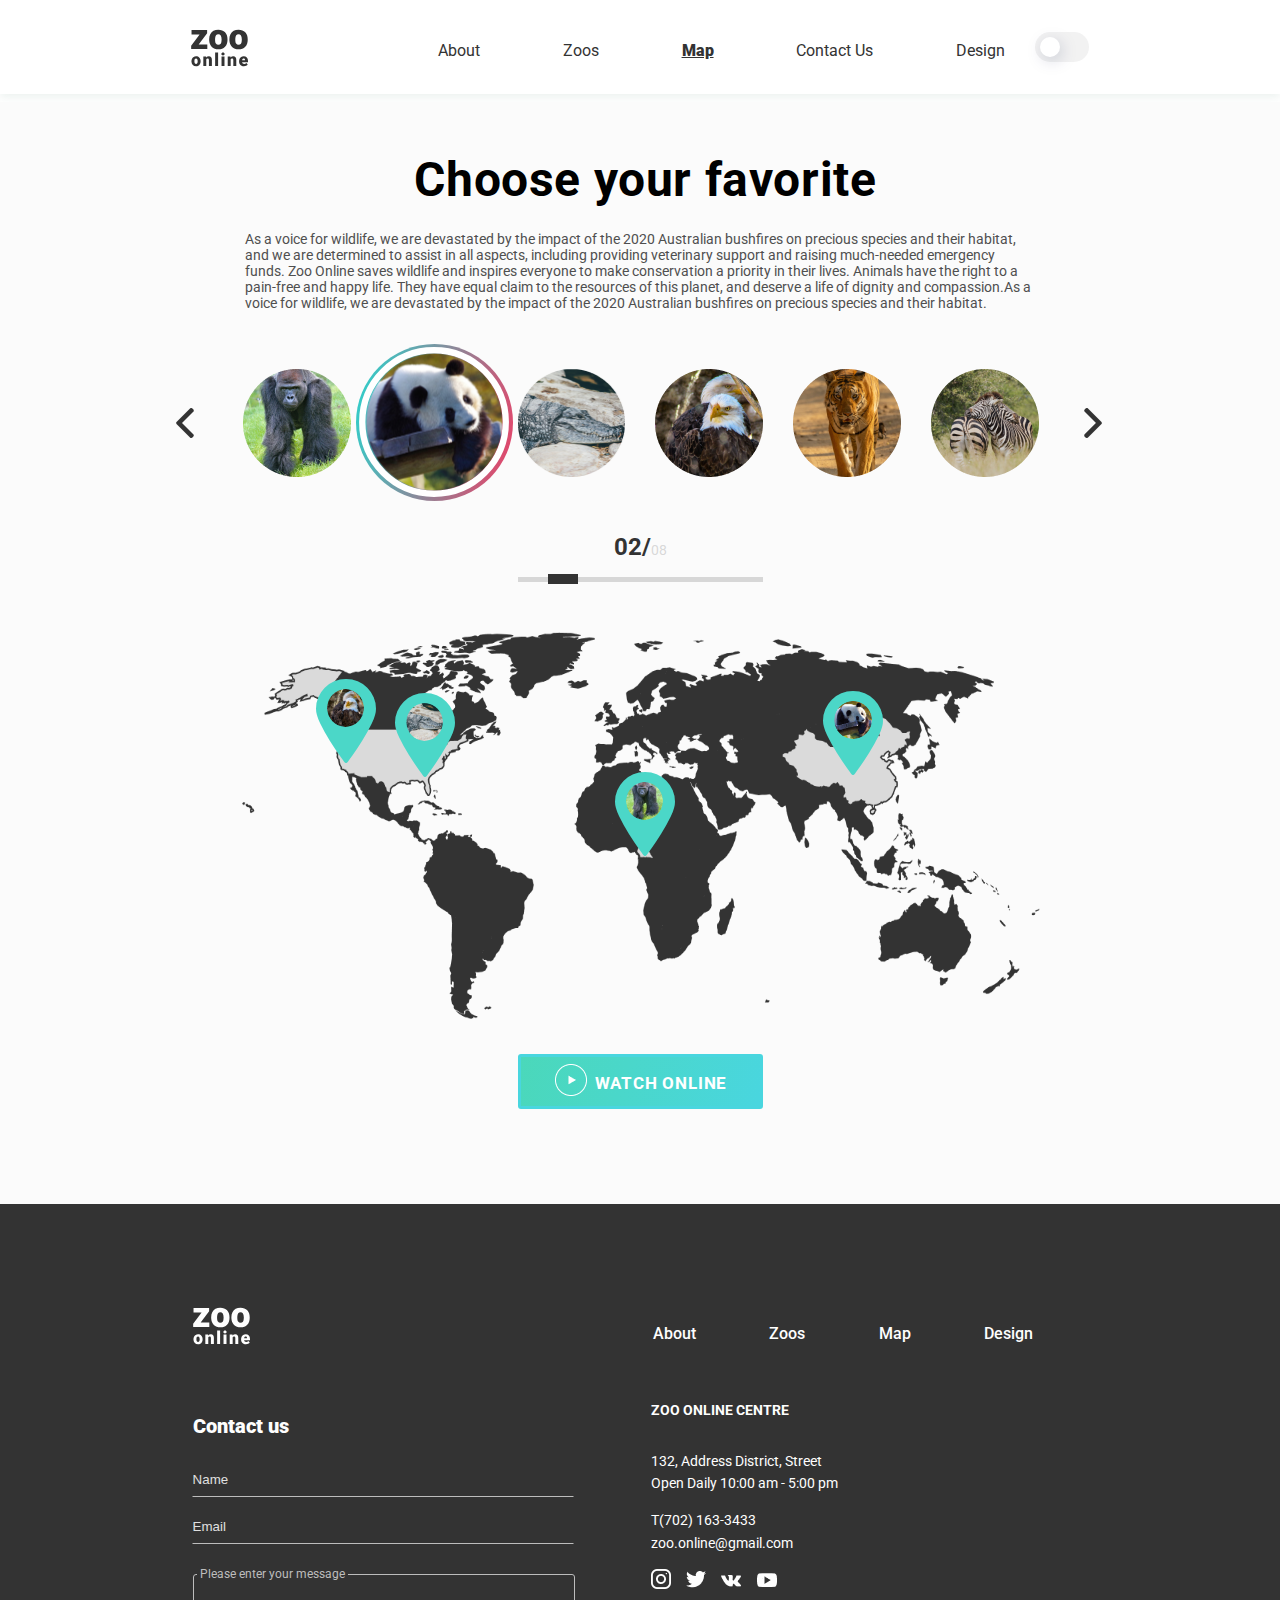
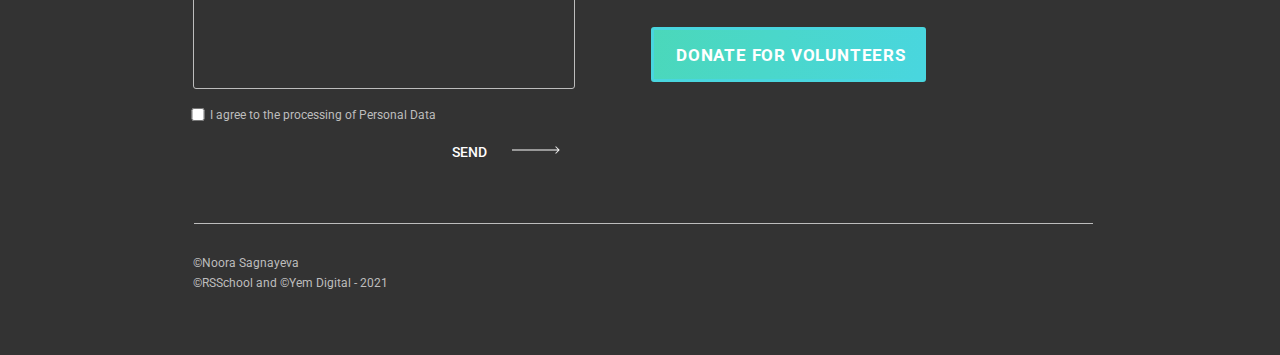
==== online-zoo/pages/Map/html/index.html @ 16174f07 "feat: correct sliders on tablet" ====
<!DOCTYPE html>
<html lang="en">
    <link rel="stylesheet" href="../css/style.css">
    <link rel="stylesheet" href="../css/stylefonts.css">

<head>
    <meta charset="UTF-8">
    <meta name="viewport" content="width=device-width, initial-scale=1.0">
    <link rel="preconnect" href="https://fonts.gstatic.com">

    <link href="https://fonts.googleapis.com/css2?family=Open+Sans&family=Roboto&display=swap" rel="stylesheet">
 

    <title>Online-ZOO</title>
    
</head>

<body>
 
    <div class="first_part" id="head">
        <div class="conteinerHead">    
             <header>
                <a href="../../Landing/html/index.html" class="icon"><img src="../../../assets/images/logo.svg" ></a> 
                
                 <ul class="firstUL">
                     <li><a   href="../../Landing/html/index.html"">About</a></li>
                     <li><a  href="../../Zoos/html/index.html">Zoos</a></li>
                     <li><a  class="activehead" href="#no_scroll">Map</a></li>
                     <li><a href="#footer">Contact Us</a></li>
                     <li><a href="https://www.figma.com/file/HKt5Nlx0jghQtJp6jW9q8F/zooApp?node-id=0%3A1">Design</a></li>
                 </ul>
                 <div class="switcher">
                     <img class="switcherBg" src="../../../assets/images/switcherbg.svg">
                     <img class="switcherRn" src="../../../assets/images/switcherRn.svg">
                 </div>
                 <div class="burger">
<img src="../../../assets/images/menu.png">
                 </div>
                 <h1 style="display: none;">Online Zoo</h1>
             </header>
        </div>  
    </div>
   <div class="eight_part">
        <div class="conteinerMap">
            <div class="map">
                <h1>Choose your favorite</h1>
                <p class="mapinfo">As a voice for wildlife, we are devastated by the impact of the 2020 
                    Australian bushfires on precious species and their habitat, and we are determined 
                    to assist in all aspects, including providing veterinary support and raising 
                    much-needed emergency funds. Zoo Online saves wildlife and inspires everyone to make
                     conservation a priority in their lives. Animals have the right to a pain-free and happy 
                     life. They have equal claim to the resources of this planet, and deserve a life of dignity 
                     and compassion.As a voice for wildlife, we are devastated by the impact of the 2020 Australian
                      bushfires on precious species and their habitat.</p>
                      <ul class="thecondSlider">
                        <li class="arrow"><a href=""><img src="../../../assets/images/Left.png" alt=""></a></li>
                        <li class="pet pet1"><a href="#no_scroll"><img class="pet" src="../../../assets/images/GorillaR.png" alt=""></a></li>
                        <li class="pet pet2 activeimg"><a href="#no_scroll"><img class="pet activeimg" src="../../../assets/images/pandaR.png" alt=""></a></li>
                        <li class="pet pet3"><a href="#no_scroll"><img class="pet" src="../../../assets/images/CrocoR.png" alt=""></a></li>
                        <li class="pet pet4"><a href="#no_scroll"><img class="pet" src="../../../assets/images/EagleR.png" alt=""></a></li>
                        <li class="pet pet5"><a href="#no_scroll"><img class="pet" src="../../../assets/images/TigerR.png" alt=""></a></li>
                        <li class="pet pet6"><a href="#no_scroll"><img class="pet" src="../../../assets/images/ElefantR.png" alt=""></a></li>
                        <li class="pet pet7"><a href="#no_scroll"><img class="pet" src="../../../assets/images/LionR.png" alt=""></a></li>
                        <li class="pet pet8"><a href="#no_scroll"><img class="pet" src="../../../assets/images/ZebraR.png" alt=""></a></li>
                        <li class="arrow" ><a href="#no_scroll"><img src="../../../assets/images/Right.png" alt=""></a></li>
                      </ul>
                      <div class="dearCounter thirdCounter">
                        <p class="Dnow">02/</p>
                        <p class="Smax">08</p>
                    </div>
                    <div class="ponzynokThird">
                        <div class="ponzynokThirdBlock"></div>
                        <div class="ponzynokThirdLinia"></div>
                    </div>
                <div class="mapCon"> 
                    <img class="mapImg" src="../../../assets/images/Map.png">
                    <div class="point point1">
                        <div class="icon-icon-marker">
                        <img class="location"src="">
                        <img class="pointPic" src="../../../assets/images/GorillaR.png">
                        </div>
                        <div class="info info1">
                            <img src="../../../assets/images/GorillaR.png">
                            <div>
                                <h4>West End Bald Eagle</h4>
                                <div class="mapText">
                                <p class="mapTextBold">Region:</p><p><span class="mapTextBoldSP">Region:</span> on an island near Los Angeles</p>
                                </div>
                                <div class="mapText">
                                    <p class="mapTextBold">Population:</p><p><span class="mapTextBoldSP">Population:</span> more than 270 pairs in 2013</p>
                                </div>
                            </div>
                        </div>
                    </div>
                    <div class="point point2">
                        <div class="icon-icon-marker">
                        <img class="location"src="">
                        <img class="pointPic" src="../../../assets/images/CrocoR.png">
                        </div>
                        <div class="info info2">
                            <img src="../../../assets/images/CrocoR.png">
                            <div>
                                <h4>West End Bald Eagle</h4>
                                <div class="mapText">
                                <p class="mapTextBold">Region:</p><p><span class="mapTextBoldSP">Region:</span> on an island near Los Angeles</p>
                                </div>
                                <div class="mapText">
                                    <p class="mapTextBold">Population:</p><p><span class="mapTextBoldSP">Population:</span> more than 270 pairs in 2013</p>
                                </div>
                            </div>
                        </div>
                    </div>
                    <div class="point point3">
                        <div class="icon-icon-marker">
                        <img class="location"src="">
                        <img class="pointPic" src="../../../assets/images/EagleR.png">
                    </div>
                        
                        <div class="info info3">
                            <img src="../../../assets/images/Eagle1.png">
                            <div>
                                <h4>West End Bald Eagle</h4>
                                <div class="mapText">
                                <p class="mapTextBold">Region:</p><p><span class="mapTextBoldSP">Region:</span> on an island near Los Angeles</p>
                                </div>
                                <div class="mapText">
                                    <p class="mapTextBold">Population:</p><p><span class="mapTextBoldSP">Population:</span> more than 270 pairs in 2013</p>
                                </div>
                            </div>
                        </div>
                    </div>
                    <div class="point point4">
                        <div class="icon-icon-marker">
                        <img class="location"src="">
                        <img class="pointPic" src="../../../assets/images/pandaR.png">
                        </div>
                        <div class="info info4">
                            <img src="../../../assets/images/pandaR.png">
                            <div>
                                <h4>West End Bald Eagle</h4>
                                <div class="mapText">
                                <p class="mapTextBold">Region:</p><p><span class="mapTextBoldSP">Region:</span> on an island near Los Angeles</p>
                                </div>
                                <div class="mapText">
                                    <p class="mapTextBold">Population:</p><p><span class="mapTextBoldSP">Population:</span> more than 270 pairs in 2013</p>
                                </div>
                            </div>
                        </div>
    
                    </div>  
                </div>
                <a href="../../Zoos/html/index.html">
                <button class="watchOnline3">
                    
                    <img src="../../../assets/images/Play.png">
                
                    <p>WATCH ONLINE</p>
                </button>
            </a>
            </div>
        </div>
    </div>
    <div class="nine_part">
        <div class="footercon">
            <footer id="footer">
                <div class="footertop">
                <div class="leftpart">
                <a href="#head" title="Online Zoo, Yem Digital, Rolling Scopes School"><img src="../../../assets/images/Logolight.svg"></a>
                <ul class="footerlinks">
                    <li><a href="../../Landing/html/index.html">About</a></li>
                    <li><a href="../../Zoos/html/index.html">Zoos</a></li>
                    <li><a href="#">Map</a></li>
                    <li><a href="#no_scroll">Design</a></li>
                </ul>  
                <button class="footerbtn">
                    <p>donate for volunteers</p>
                </button>
                </div>
                <div class="centerpart">
                <div class="formholder">
                    <h3>Contact us</h3>
                    
                    <form class="footerform">
                        <input type="text" placeholder="Name" name="name" required>
                        <input type="email" placeholder="Email" name="email" required>
                        
                        <fieldset>
                            <legend>Please enter your message</legend>
                            <textarea  maxlength=280 class="textmessage" required></textarea>
                        </fieldset>
                        <div class="footercheck">
                            <input type="checkbox"class="checkbox" id="check" required >
                            <label for="ckeck">I agree to the processing of Personal Data</label>
                        </div>
                        <button type="submit">
                            <h3>SEND</h3>
                            <img src="../../../assets/images/Arrowfooter.png">
                        </button>
                    </form>
                </div>
                <div class="footerInfo">
                    <h4>ZOO Online Centre</h4>
                    <p>132, Address District, Street<p>
                    <p>Open Daily 10:00 am - 5:00 pm</p>
                    <p>T<a href="tel:">(702) 163-3433</a></p>
                    <a href="mailto:zoo.online@gmail.com"> <p>zoo.online@gmail.com</p></a>
                    <ul class="footerlinks soc">
                        <li><a href="https://www.instagram.com/"><img src="../../../assets/images/instagram.png" alt=""></a></li>
                        <li><a href="https://twitter.com/"><img src="../../../assets/images/Twitter.png" alt=""></a></li>
                        <li><a href="https://vk.com/feed"><img src="../../../assets/images/VK.png" alt=""></a></li>
                        <li><a href="https://www.youtube.com/"><img src="../../../assets/images/YouTube.png" alt=""></a></li>
                    </ul>
                    <button class="footerbtn2">
                        <p>donate for volunteers</p>
                    </button>
                </div>
                </div>

            </div>
            <address class="footerdown">
                <div>
                <a href="mailto:"><p>©Noora Sagnayeva</p></a>
                <a href="mailto:"><p>©RSSchool and ©Yem Digital - 2021</p></a> 
                 </div>
            </address>
            </footer>
        </div>
    </div>
    </body>
    </html>
---- online-zoo/pages/Map/css/style.css ----
html,body{
    height: 100%;
    width: 100%;
    margin:0 auto;
    padding: 0;
    font-family: Roboto;
    font-style: normal;
    font-weight: normal;
   
  
}
p{
    font-family: Roboto;
    font-style: normal;
    font-weight: normal;
    font-size: 14px;
    line-height: 16px;
    text-align: center;
    color: #4F4F4F;
}

ul{
list-style-type: none;
}
a{
    text-decoration: none;
}












.first_part{
    background-color: #FFFFFF;
    height: 94px;
    box-shadow: 0px 4px 8px rgba(44, 101, 77, 0.08);
}
.conteinerHead{
    margin:0 auto;
    display: flex;
    align-items: center;
    justify-content: center;
}
header{
    overflow: hidden;
    width: 1920px;
    display: flex;
    
}
.icon{
    margin-top: 26px;
    height: 42px;
    margin-left: 7.86%;
}
ul.firstUL{
    list-style-type: none;
    display:inline-flex;
    align-items: center;
    justify-content:space-between;
    margin-left:22.17%;
    margin-top: 41px;
   
}
.firstUL li{
    font-size: 16px;
    line-height: 19px;
    white-space: nowrap;
    margin-right: 35.12%;
    color: #333333;
}
.firstUL a{
    color: #333333;
    text-decoration: none;
}
.firstUL a.activehead{
text-decoration: underline;
font-weight: 900;
cursor:default;
}
a:hover{
    color:#55c3df;
}
a.activehead:hover{
    color:#333333;
}

.switcher{
    margin-top: 15px;
    margin-left: 41.5%;
}
.switcherBg{
    position: absolute;
    margin-top: 17px;
    margin-left: 8px;
    height: 30px;
    
}
.switcherRn:hover{
    transform: scale(1.1);
}
.switcherRn{
    position: absolute;
    margin-top: 11px;
    margin-right:0px ;
    color: aqua;
    font-size: 20px;
    
}
.burger{
    display: none;
}
.burger:hover{
    animation: burger 1s;
}
@keyframes burger {
0%{
    transform: rotate(0deg);
}
25%{
    transform: rotate(10deg);
}
75%{
    transform: rotate(-20deg);
}
}




















.eight_part{
    height: 1279px;
    background-color: rgb(251, 251, 251);
    margin-top: 8px;
    
}
.conteinerMap{
    margin:0 auto;
    display: flex;
    justify-content: center;
    align-items: center;
}
.map{
    width: 1920px;
    padding-top: 50px;
}
.map h1{
    margin: 0;
    padding-left: 38.2%;
   padding-top: 0px;
    font-size: 48px;
    line-height: 56px;
    letter-spacing: 0.6px;
    font-weight: bolder;
}
.mapinfo{
    width: 790px;
    height: 80px; 
    font-weight: normal;
    font-size: 14px;
    line-height: 16px;
    color: #4F4F4F;
    margin-left: 29.5%;
    margin-top: 23px;
    text-align: left;
}
.thecondSlider{
    display: flex;
    list-style-type: none;
    padding: 0;
    margin-top: 57px;
    margin-left: 33px;
    align-items: center;
    justify-content: center;
}
.thecondSlider li.pet{
    margin-right: 30px;
    padding: 0;
    margin-top: 2px;
}
.thecondSlider li.pet:hover{
    transform: translateY(-10px);
    transition: 0.4s;
}
.thecondSlider li.activeimg{
   padding: 0;
    background: linear-gradient(103.3deg, #07EEE0 -15.1%, #DF496D 92.15%);
    border-radius: 50%;
    width: 157px;
    height: 157px;
    margin: -2px 4px 0 -25px;
}
.thecondSlider li.pet img{
    width: 108px;
    height:  108px;
    
}
.thecondSlider li.pet img.activeimg{
   
    padding: 0;
    margin:0;
   margin-top:19px;
   margin-left: 19px;
  border-radius: 50%;
  border: solid 5.5px white;

    
    transform: scale(1.27);
    
    
}

.thecondSlider li.arrow{
  margin-top: 2px;
    margin-right: 31px;
    margin-left: -5px;
    padding-right:7px ;
    padding-left: 10px;
}
.thecondSlider li.arrow:hover{
    transform: rotate(360deg);
    transition: 0.5s;
}
.dearCounter{
    margin-left: -35px;
    margin-top: -8px !important;
    display: flex;
    align-items: baseline;
    justify-content: center;
}
.dearCounter p.Dnow{
    margin-left:46.5% ;
    font-size: 24px;
    font-style: normal;
    line-height: 28px;
    letter-spacing: 0em;
    color: rgba(51, 51, 51);
    font-weight: bolder;
}
.dearCounter p.Smax{
    margin-left:-44.5% ;
    letter-spacing: 0em;
    color: rgba(189, 189, 189, 0.57);

}
.thirdCounter{
    margin-top: -9px;
}
.thirdCounter P:nth-child(1){
    margin-left: 0;
    margin-right: 0;
 }
 .thirdCounter P:nth-child(2){
     margin-left: 0;
     margin-right: 0;
  }
  
.ponzynokThird{
    display: flex;
    justify-content: center;
    margin-top: -13px;
    margin-left: -33px;
}
.ponzynokThird:hover{
    transform: scale(1.05);
}
.ponzynokThirdBlock{
    position: absolute;
    margin-right: 155px;
    width: 30px;
    height: 10px;
    background: rgba(51, 51, 51, 1);
    z-index: 2;
}
.ponzynokThirdLinia{
    position: absolute;
    margin-top:3px ;
    width: 245px;
    height: 5px;
    background-color: rgba(189, 189, 189, 0.57);
}
 .mapCon{
     margin-top: 30.5px;
 }
.mapImg{
    width: 62.5%;
    padding-top: 60px;
    margin-left: 18.75%;
}
.point1{
    margin-left: 48.6%;
    margin-top: -16.2%;
}
.point2{
    margin-left: 31.5%;
    margin-top: -20.75%;
}
.point3{
    margin-left: 25.6%;
    margin-top: -21.7%;
}
.point4{
    margin-left: 65.8%;
    margin-top: 0.88%;
}
.info{
    margin-left: -400px;
    margin-top: 77px; 
}

.info4{
    margin-left: 30px;
    margin-top: 77px; 
}
.location{
    position: absolute;  
}
.icon-icon-marker{
    z-index: 20;
    position: absolute;
    font-size: 590%;
    color: rgb(75, 215, 200);
    
}
.icon-icon-marker:hover{
    transition: 0.3s;
    color: red;
    font-size: 590%;
    
   
}
.pointPic{
    position: absolute;
    padding: 0;
    margin: 12px 0px 0px -54px;
    width: 62%;
    height: 45%;
    border-radius: 50%;
    z-index: 2;
    
}
.info{
    background: #FEFEFE;
    width: 436px;
    height: 149px;
    position: absolute;
    box-shadow: 2px 4px 15px rgba(6, 12, 70, 0.15);
    border-radius: 8px;
    display: flex;
    opacity: 0;
}
.point:hover .info {
    transition: 0.9s;
    opacity: 1;
    z-index: 100;
}
.info:hover{
    z-index: 1 !important;
    opacity: 0 !important;
}
.info img{
    padding: 40px 20px 0 44px;
    width: 65px;
    height: 65px;
}
.info div{
    padding-top: 16px;
}
.info h4{
    font-family: Roboto;
    font-style: normal;
    font-weight: 900;
    font-size: 18px;
    line-height: 21px;
    color: #333333;
}
.mapText{
    margin: 0;
    padding: 0;
    display: flex;
    margin-top: -48px;
    margin-bottom: 10px;
}
.mapTextBold{
    font-weight: bolder;  
    padding-right: 5px;
}
.mapTextBoldSP{
    display: none;
}

.watchOnline3{
    width: 245px;
    height: 55px;
    background: linear-gradient(106.89deg, #4BD8B5 -14.32%, #49D6DF 100.68%);
    border-radius: 3px;
    margin-top: 457px;
    margin-left: 43.7%;
    display: flex;
    border: solid #49D6DF  ;
}
.watchOnline3:hover{
    background: chocolate;
    border: solid chocolate;

}
.watchOnline3 img{
    height: 32px;
    margin-left: 28px;
    margin-top: 6px;
}
.watchOnline3  p{
    letter-spacing: 0.8px;
    font-weight: bolder;
    margin-top: 12px;
    margin-left: 6px;
    font-size: 17px !important;
    line-height: 21px;
    text-align: center;
    text-transform: uppercase;
    color: #FFFFFF !important;
}























.nine_part{
    height: 751px;
    background: rgba(51, 51, 51, 1);
    overflow: hidden;

}
.footercon{
    margin:0 auto;
    display: flex;
    justify-content: center;
    
    
}
footer{
    width: 1920px;
    display: inline;
    
}
.footertop{
    display: inline;
   
}
.leftpart{
    display: flex;
    padding: 0;
    width: 100%;
    padding-top: 100px;
    margin-left: 7.8%;
}
.leftpart img{
    width: 59px;
}
.footerlinks{
    display: flex;
    margin-top: 20px;
   margin-left: 37.85%;
}
.footerlinks li{
    margin-right: 46%;
    font-weight: 500;
    font-size: 16px;
    line-height: 19px;
    color: #FEFEFE;
    z-index: 100;
}
.footerlinks a{
        color: #FEFEFE;
        text-decoration: none; 
}

.footerlinks a:hover{
    color: #49D6DF;
    text-decoration: none;
}
.footerbtn{
    width: 275px;
    height: 55px;
    background: linear-gradient(106.89deg, #4BD8B5 -14.32%, #49D6DF 100.68%);
    border-radius: 3px;
    margin-left: 18.8%;
    display: flex;
    border: solid #49D6DF  ;
}
.footerbtn:hover{
    background: chocolate;
    border: solid chocolate;
}
.footerbtn  p{
    letter-spacing: 0.8px;
    font-weight: bolder;
    margin-top: 12px;
    margin-left: 14px;
    font-size: 17px !important;
    line-height: 21px;
    text-align: center;
    text-transform: uppercase;
    color: #FFFFFF !important;
    
}




.centerpart{
   margin-left: 7.75%;
    display: flex;
}


.centerpart h3{
    padding-top: 33px;
    padding-left: 2px;
    font-family: Roboto;
    font-style: normal;
    font-weight: 900;
    font-size: 20px;
    line-height: 23px;
    color: #FEFEFE;
}
.footerform{
    padding-left: 1px;
    width: 300px;
    display: flexbox;
    margin-top: 31px;
}
input{
    width:  378px;
   background: rgba(51, 51, 51, 1);
   border: solid 1px rgba(51, 51, 51, 1);
   border-bottom: solid 1px rgba(189, 189, 189, 1);
   color: #E0E0E0 ;
   margin-bottom: 19px;
   padding-bottom: 9px;
   padding-left: 0px;
   outline:none;
}
input::placeholder{
    color: #E0E0E0 ;
    
}
input:hover{
    border-bottom: solid 1px #49D6DF; 
}
legend{
    
    font-size: 12px;
    line-height: 14px;
    color: #BDBDBD;
    margin-left: 3px;
 
    border: solid 1px rgba(51, 51, 51, 1); 
    
}
fieldset{
    margin: 0px;
    padding: 0;
    border: solid 1px rgba(189, 189, 189, 1);
    border-radius: 3px;
    margin-top: 3px;
    height: 121px;
    width:  380px;
    size: 280px;
    text-align: start;
    margin-left: 1px;
}
fieldset:hover{
    border: solid 1px #49D6DF; 
}
.textmessage{
    background-color:rgba(51, 51, 51, 1) ;
    outline:none;
    padding: 0;
    height: 100px;
    width:  378px;
    border:0;
    resize: none;
    color: #E0E0E0 ;
}
.textmessage:hover{
    border:0;
}

.footercheck{
    justify-content: left;
    padding-top: 20.5px;
    margin-left:-6px ;
}
.checkbox{
    width: 20px;  
}
.footercheck label{
    font-size: 12px;
    line-height: 14px;
    color: #BDBDBD;
    position: absolute;
    display: inline-block;
    padding-left: 0px;
    padding-top: 2px;
    margin-left: -1px;
}
button[type="submit"]{
    padding: 0;
    margin: 0;
    display: flex;
    background-color:rgba(51, 51, 51, 1) ;
    border: 0;
    align-items: center;
    margin-top: -10px;
    margin-left: 260px;
}
button[type="submit"]:hover{
transform: scale(1.1);
transition: 0.5s;
}
button[type="submit"] h3{
    padding: 0;
    font-weight: 500;
    font-size: 14px;
    line-height: 16px;
    margin-right: 25px;
}
button[type="submit"] img{
width: 48px;
margin-top: -3px;
}
.footerInfo{
    margin-left: 29.73%;
}
.centerpart h4{
    margin-top: 54px;
    font-weight: bold;
    font-size: 14px;
    line-height: 16px;
    text-transform: uppercase;
    color: #FEFEFE;
    margin-bottom: 35px;
}
.centerpart p{
    margin: 0;
    margin-bottom: 6px;
    padding: 0;
    width: 193px;
    text-align: left;
    color: #FEFEFE;
}
.centerpart p a{
    text-decoration: none;
    color: #FEFEFE;
}
.centerpart p:nth-child(5){
    margin: 0;
    margin-top: 21px;
margin-bottom: 7px;
    padding: 0;
    width: 193px;
    text-align: left;
    color: #FEFEFE;
}
.soc{
    margin:0;
    margin-left: -21%;
    margin-top: 20px;
    align-items: center;
}
.soc li{
    margin-right: 7.5%;
}
.soc li:hover{
transform: translateY(-5px);
transition: 0.4s;
}
.footerbtn2{
    width: 275px;
    height: 55px;
    background: linear-gradient(106.89deg, #4BD8B5 -14.32%, #49D6DF 100.68%);
    border-radius: 3px;
    margin-left: 0%;
    margin-top: 34px;
    display: none;
    border: solid #49D6DF  ;
}
.footerbtn2:hover{
    background: chocolate;
    border: solid chocolate;
}
.footerbtn2  p{
    letter-spacing: 0.8px;
    font-weight: bolder;
    margin-top: 14px;
    margin-left: 16px;
    font-size: 17px !important;
    line-height: 21px;
    text-align: center;
    text-transform: uppercase;
    white-space: nowrap;
    color: #FFFFFF !important;
    
}



.footerdown{
    border-top: solid 1px rgba(189, 189, 189, 1);
    width: 1620px;
    justify-content: center;
    padding: 0;
    margin:0;
    margin-top: 46px;
    margin-left: 7.95%;
}
.footerdown div{
    margin-top: 28px;
    margin-left: -1px;
}
.footerdown p{
    text-align: left;
    font-weight: normal;
    font-size: 12px;
    line-height: 14px;
    color: #BDBDBD;
    padding: 0;
    margin: 0;
    margin-top:5px;
}
address a{
    text-decoration: none ;
}











@media screen and (min-width:1200px) and (max-width:1919px){ 
    header{
        width: 1200px;
    }
    .icon{
        margin-top: 26px;
        height: 42px;
        margin-left: 12.5%;
    }
    ul.firstUL{
        margin-left:12.4%; 
    }
    .switcher{
        margin-top: 15px;
        margin-left: 29.45%;
    }






    
    .eight_part{
        height: 1102px;
    }
    .map{
        width: 1200px;
    }
    .map h1{
        padding-left: 31.2%;
    }
    
    .mapinfo{
    margin-left: 17.1%;
    }
    .thecondSlider{
    margin-top: 35px;
    margin-left: 32px;
    }
    .thecondSlider li.pet6,
    .thecondSlider li.pet7,
    .thecondSlider li.pet7{
    display:none;
    }
    .thecondSlider li.arrow{
        margin-top: 2px;
        margin-right: 11px;
        margin-left: -23px;
        padding-right:32px ;
        padding-left:32px;
    }
    .dearCounter{
    margin-left: 1px; 
    }
    .thirdCounter{
    margin-top: -14px;
    }
 
    .ponzynokThird{
    margin-top: -11px;
    margin-left: 0px;
    }

 
    .mapImg{
        margin-top: -33px;
        margin-left: 16.85%;
        width: 798px;
        height:  387px;
    }
    .icon-icon-marker{
        z-index: 20;
        position: absolute;
        font-size: 530%;
        color: rgb(75, 215, 200);
        
    }
    .icon-icon-marker:hover{
        transition: 0.3s;
        color: red;
        font-size: 530%; 
    }
    .pointPic{
        margin: 10px 0px 0px -48px;
        width: 62%;
        height: 45%;
        border-radius: 50%;
        z-index: 2; 
    }
   
    
    .point1{
    margin-left: 47.8%;
    margin-top: -20.9%;
    }
    .point2{
    padding-top: 1%;
    margin-left: 29.5%;
    margin-top: -28.5%;
    }
    .point3{
    margin-left: 22.9%;
    margin-top: -1.1%;
    }
    .point4{
    margin-left: 65.2%;
    margin-top: 0.98%;
    }
    .info3{
        margin-left: 16px;
    }
    .info2{
        margin-left: -200px;

    }
    .info4{
        margin-left: -130px;
    }
    .watchOnline3{
        margin-top: 375px;
        margin-left:39.8%;
    }
    .watchOnline3  p{
        margin-top: 15px;
        padding-left: 2px;
    }





    
    footer{
        width: 1200px; 
    }
    .leftpart{
        margin-left:12.65%;
    }
    .footerlinks{
       margin-left: 30.15%;
    }
    .footerbtn{
       display: none;
    }
    .footerbtn2{
    display: flex;
    }
    .centerpart{
        margin-left: 12.55%;
     }
     .footercheck{
        padding-top: 15.5px;
        margin-left:-8px ;
    }
    .footercheck label{
        padding-top: 3px;
    }
    .footerInfo{
        margin-left: 15.2%;
    }
    .centerpart h4{
        margin-top: 40px;
    }
    .soc{
        margin-left: -14.5%;
        margin-top: 18px;
    }
    .soc li{
        margin-right: 5.5%;
    }
    .footerdown{
        width: 899px;
        margin-top: 49px;
        margin-left: 12.8%;
    }
    .footerdown div{
        margin-top: 32px;
    }
    .footerdown p{
        margin-top:6px;
    }



}



@media screen and (min-width:640px) and (max-width:1199px){ 
    header{
        width: 640px;
    }
    .icon{
        margin-top: 26px;
        height: 42px;
        margin-left: 3.25%;
    }
    ul.firstUL{
       display: none   ;
    }
    .switcher{
        margin-top: 20px;
        margin-left: 63.35%;
    }
    .burger{
        display:inline;
        margin: 41px 0px 0px 15%;
    }









    .eight_part{
        height: 1001px;
    }
    .map{
        width: 640px;
    }
    .map h1{
        padding-left: 14.7%;
    }
    
    .mapinfo{
        width: 600px;
    margin-left: 3.1%;
    }
    .thecondSlider{
    margin-top: 68px;
    margin-left: 10px;
    }
    .thecondSlider li.pet{
        margin-right: 15px;

    }
    .thecondSlider li.pet4,
    .thecondSlider li.pet5,
    .thecondSlider li.pet6,
    .thecondSlider li.pet7,
    .thecondSlider li.pet7{
    display:none;
    }
    .thecondSlider li.activeimg{
        padding: 25px;
         width: 110px;
         height: 109px;
         margin: -2px 5px 0 -5px;
     }
     .thecondSlider li.pet img.activeimg{
        margin-top:-5px;
        margin-left: -5px;
     }
     .thecondSlider li.arrow{
          margin-right: 11px;
          margin-left: -23px;
          padding-right:0px ;
          padding-left: 23px;
      }
    .dearCounter{
    margin-left: 1px; 
    }
    .thirdCounter{
    margin-top: -17px;
    }
 
    .ponzynokThird{
    margin-top: -13px;
    margin-left: 0px;
    }
    .mapImg{
        margin-top: -45px;
        margin-left: 3.15%;
        width: 599px;
        height:  289px;
    }
    .icon-icon-marker{
      
        position: absolute;
        font-size: 590%;
        color: rgb(75, 215, 200);
        
    }
    .icon-icon-marker:hover{
        transition: 0.3s;
        color: red;
        font-size: 590%; 
    }
    .pointPic{
        margin: 9px 0px 0px -54px;
        width: 62%;
        height: 45%;
        border-radius: 50%;
        z-index: 2; 
    }
   
    
    .point1{
    margin-left: 44.8%;
    margin-top: -34.85%;
    }
    .point2{
    padding-top: 1%;
    margin-left: 19.1%;
    margin-top: -44.5%;
    }
    .point3{
    margin-left: 11.3%;
    margin-top: -1.1%;
    }
    .point4{
    margin-left: 69.8%;
    margin-top: 0.98%;
    }
  
    .info1{
        margin-left: -60px;
    }
    .info3{
        margin-left: 16px;
    }
    .info2{
        margin-left: -200px;

    }
    .info4{
        margin-left: -250px;
    }
    .watchOnline3{
        margin-top: 317px;
        margin-left:30.9%;
    }
    .watchOnline3  p{
        margin-top: 15.5px;
        padding-left: 0px;
    }










    .nine_part{
        height: 1068px;
    }
    footer{
        width: 640px; 
    }
    .leftpart{
        margin-top: -3px;
        margin-left:3.1%;
    }
    .footerlinks{
        display: inline;
       margin-left: -15.4%;
       margin-top: 73px;
    }
    .footerlinks li{
        margin-bottom: 5px;
    }
    .footerbtn{
       display: flex;
        margin-left: 43.1%;
    }
    .footerbtn2{
    display: none;
    }
    .footerbtn  p{
        margin-top: 14px;
        margin-left: 18px;  
    }
    .centerpart{
        display: inline;
        margin-left: 12.55%;
     }
     .formholder{
         margin: 0;
         margin-left: 3.1%;
         margin-top: -11%;

     }
     .footercheck{
        padding-top: 15.5px;
        margin-left:-8px ;
    }
    .footercheck label{
        padding-top: 3px;
    }
    .footerInfo{
        margin-top:61px;
        margin-left: 3.4%;
    }
    .centerpart h4{
        margin-top: 40px;
    }

    .centerpart p:nth-child(5){
        margin: 0;
        margin-top: 20px;
    margin-bottom: 4px;
        padding: 0;
        width: 193px;
        text-align: left;
        color: #FEFEFE;
    }
    .soc{
        display: flex;
        margin-left: -6.5%;
        margin-top: 20px;
    }
    .soc li{
        margin-right: 2.4%;
    }
    .footerdown{
        width: 602px;
        margin-top: 61.5px;
        margin-left: 3.1%;
    }
    .footerdown div{
        margin-left: 0.1%;
        margin-top: 27px;
    }
    .footerdown p{
        margin-top:6px;
    }
    .petInzoomove{
        z-index: 3;
        position: absolute;
        margin-top: 130px;
        opacity: 0;
    
    }


}




@media screen and (min-width:320px) and (max-width:639px){ 
    .first_part{
        height: 92px;
    }
    header{
        width: 320px;
    }
    
    .icon{
        margin-top: 25px;
        height: 42px;
        margin-left: 3.25%;
    }
    ul.firstUL{
       display: none   ;
    }
    .switcher{
        margin-top: 17px;
        margin-left: 35.35%;
    }
    .burger{
        display:inline;
        margin: 38px 0px 0px 27%;
    }


    .eight_part{
        height: 772px;
    }
    .map{
        width: 320px;
    }
    .map h1{
        font-size: 24px;
        line-height: 28px;
        padding-left: 14.8%;
        margin-top:-23.5px ;
        letter-spacing: 0.3px;
    }
    
    .mapinfo{
        width: 280px;
        margin-top: 10px;
    margin-left: 6.3%;
    line-height: 14px;
    font-size: 12px;
    }
    .thecondSlider{
        transform: scale(0.55);
    margin-top: 108px;
    margin-left: 6px;
    }
    .thecondSlider li.pet{
        margin-right: 15px;

    }
    .thecondSlider li.pet3,
    .thecondSlider li.pet4,
    .thecondSlider li.pet5,
    .thecondSlider li.pet6,
    .thecondSlider li.pet7,
    .thecondSlider li.pet7{
    display:none;
    }
    .thecondSlider li.activeimg{
        padding: 24px;
         width: 110px;
         height: 109px;
         margin: -2px 15px 0 0px;
     }
     .thecondSlider li.pet img.activeimg{
        margin-top:-3px;
        margin-left: -3px;
        border-radius: 50%;
        border: solid 3.5px white;
     }
     .thecondSlider li.arrow{
          margin-right: -3px;
          margin-left: -23px;
          padding-right:0px ;
          padding-left: 10px;
      }
      .thecondSlider li.arrow img{
        height: 50px;
      }
    .dearCounter{
        margin-top: -56px !important;
    margin-left: 26px; 
    }
    .thirdCounter{
    margin-top: -17px;
    }
 
    .ponzynokThird{
    margin-top: -13px;
    margin-left: 25px;
    }
    .mapImg{
        margin-top: -45px;
        margin-left: 3.15%;
        width: 300px;
        height:  146px;
    }
    .icon-icon-marker{
        position: absolute;
        font-size: 295%;
        color: rgb(75, 215, 200);
        
    }
    .icon-icon-marker:hover{
        transition: 0.3s;
        color: red;
        font-size: 295%; 
    }
    .pointPic{
        margin: 5px 0px 0px -27px;
        width: 62%;
        height: 45%;
        border-radius: 50%;
        z-index: 2; 
    }
    .point1{
    margin-left: 44.9%;
    margin-top: -35.2%;
    }
    .point2{
        padding-top: 1.1%;
    margin-left: 19.5%;
    margin-top: -44.3%;
    }
    .point3{
    margin-left: 10.9%;
    margin-top: -2.6%;
    }
    .point4{
    margin-left: 70.8%;
    margin-top: 1.6%;
    }
   
    
    .info img{
        padding: 16px 20px 0 14px;
        width: 40px;
        height: 40px;
    }
    .info div{
        padding-top:0px;
        margin: 0;
        margin-top: -2px;
        margin-left: -11px;
    }
    .info h4{
        font-size: 14px;
        line-height: 16px;
    }
    .mapText{
        margin: -26px 0px 10px 0px !important;
        padding: 0;
        width: 150px;
        text-align: start !important;
    }
    .mapText p{
        
        font-size: 11px;
        line-height: 13px;
        text-align: left;
    }
    .mapTextBold{
        font-weight:400;
        padding-right: 5px;
        display: none;
    }
    .mapTextBoldSP{
        display: inline;
    }
    .info{
        margin-left: -400px;
        margin-top: 69px; 
        width: 238px;
        height: 113px;
    }
    .info1{
        margin-left: -110px;
        margin-top: 35px;
    }   
    .info3{
        margin-top: 32px;
        margin-left:5px;
    }
    .info2{
        margin-left: 0px;
        margin-top: 30px;
    }
    .info4{
        margin-left: -200px;
        margin-top: 30px;
    }
    .watchOnline3{
        margin-top: 178px;
        margin-left:11.9%;
    }
    .watchOnline3 img{
        padding-left: 2px;
        padding-top: 0px;
    }
    .watchOnline3  p{
        margin-top: 16px;
        padding-left: 0px;
    }












    

    .nine_part{
        height: 1100px;
    }
    footer{
        width: 320px; 
    }
    .leftpart{
        margin-top: -50px;
        margin-left:3.1%;
    }
    .footerlinks{
        display: inline;
       margin-left: -30%;
       margin-top: 84px;
    }
    .footerlinks li{
        margin-bottom: 5px;
    }
    .footerbtn{
       display: none;
    }
    .footerbtn2{
        margin-top: 37px;
        margin-left: 4%;
        display: flex;
    }
    .footerbtn2  p{
        margin-top: 14.5px;
        margin-left: 19px;  
    }
    .centerpart{
        display: inline;
        margin-left: 12.55%;
     }
     .formholder{
         margin: 0;
         margin-left: 2.6%;
         margin-top: -22.0%;

     }
     input{
        width:  300px;
    }
    .textmessage{
        width:  300px;
    }
    fieldset{
        width:  300px;
    }
     .footercheck{
        padding-top: 15.5px;
        margin-left:-8px ;
    }
    .footercheck label{
        padding-top: 3px;
    }
    .footerInfo{
        margin-top:36px;
        margin-left: 3.4%;
    }
    .centerpart h4{
        margin-top: 40px;
    }

    .centerpart p:nth-child(5){
        margin: 0;
        margin-top: 20px;
    margin-bottom: 4px;
        padding: 0;
        width: 193px;
        text-align: left;
        color: #FEFEFE;
    }
    .soc{
        display: flex;
        margin-left: -12.6%;
        margin-top: 19px;
    }
    .soc li{
        margin-right: 4.8%;
    }
    button[type="submit"]{
        margin-left: 191px;
    }
    .footerdown{
        width: 97%;
        margin-top: 78.5px;
        margin-left: 3.4%;
    }
    .footerdown div{
        margin-left: 0.1%;
        margin-top: 27px;
    }
    .footerdown p{
        margin-top:6px;
    }
    .petInzoomove{
        z-index: 3;
        position: absolute;
        margin-top: 130px;
        opacity: 0;
    
    }
    
    


}
---- online-zoo/pages/Map/css/stylefonts.css ----
@font-face {
  font-family: 'icons';
  src:  url('../../../assets/fonts/icons.eot?w2iify');
  src:  url('../../../assets/fonts/icons.eot?w2iify#iefix') format('embedded-opentype'),
    url('../../../assets/fonts/icons.ttf?w2iify') format('truetype'),
    url('../../../assets/fonts/icons.woff?w2iify') format('woff'),
    url('../../../assets/fonts/icons.svg?w2iify#icons') format('svg');
  font-weight: normal;
  font-style: normal;
  font-display: block;
}

[class^="icon-"], [class*=" icon-"] {
  /* use !important to prevent issues with browser extensions that change fonts */
  font-family: 'icons' !important;
  speak: never;
  font-style: normal;
  font-weight: normal;
  font-variant: normal;
  text-transform: none;
  line-height: 1;

  /* Better Font Rendering =========== */
  -webkit-font-smoothing: antialiased;
  -moz-osx-font-smoothing: grayscale;
}

.icon-icon-marker:before {
  content: "\1f32b";
}
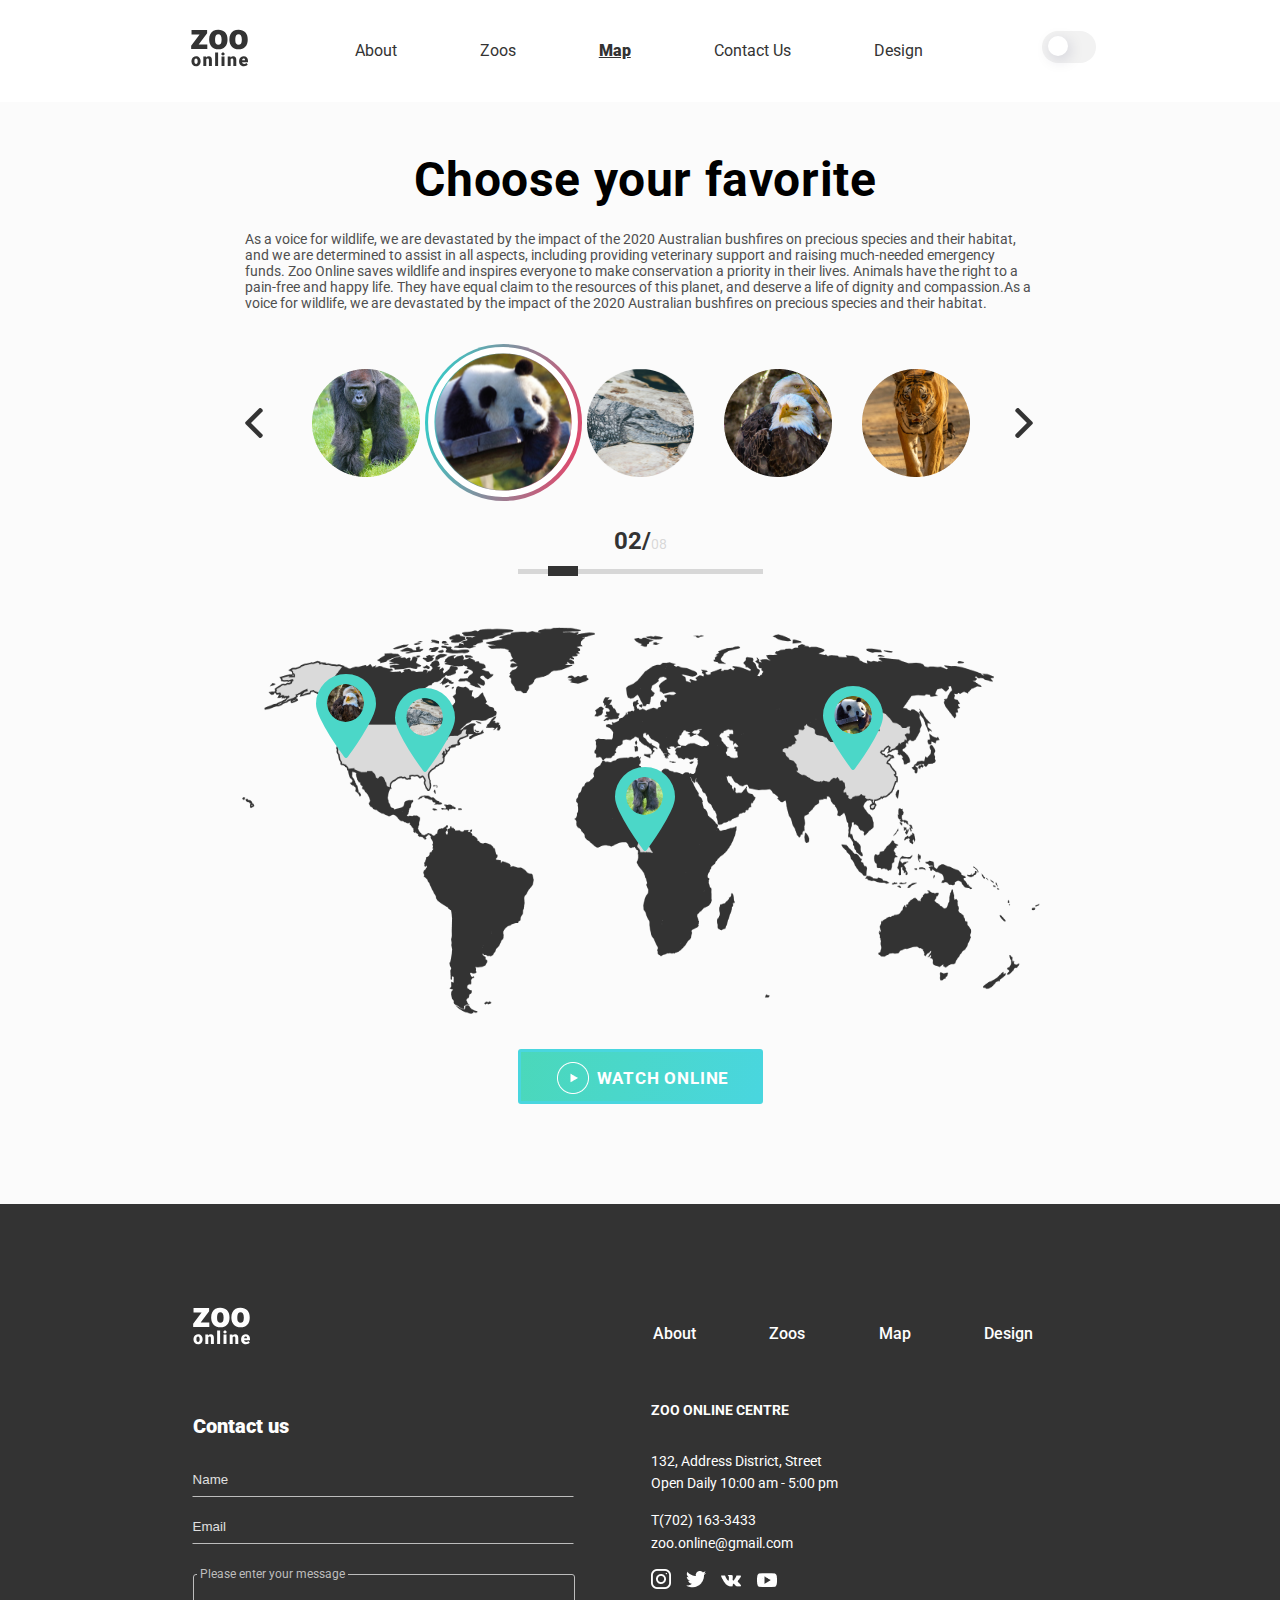
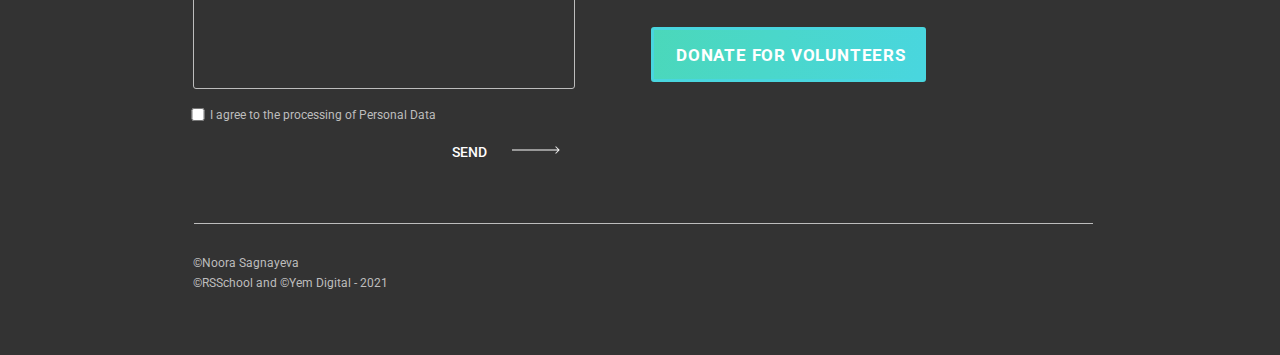
==== commit 160dcc9f: "feat: add donate and thme switcher" ====
--- a/online-zoo/pages/Map/html/index.html
+++ b/online-zoo/pages/Map/html/index.html
@@ -15,13 +15,13 @@
     
 </head>
 
-<body>
+<body class="part">
  
-    <div class="first_part" id="head">
+    <div class="part first_part" id="head">
         <div class="conteinerHead">    
              <header>
                 <a href="../../Landing/html/index.html" class="icon"><img src="../../../assets/images/logo.svg" ></a> 
-                
+                <a href="../../Landing/html/index.html" class="icon-light-head"><img src="../../../assets/images/Logolight.svg" ></a> 
                  <ul class="firstUL">
                      <li><a   href="../../Landing/html/index.html"">About</a></li>
                      <li><a  href="../../Zoos/html/index.html">Zoos</a></li>
@@ -29,18 +29,21 @@
                      <li><a href="#footer">Contact Us</a></li>
                      <li><a href="https://www.figma.com/file/HKt5Nlx0jghQtJp6jW9q8F/zooApp?node-id=0%3A1">Design</a></li>
                  </ul>
-                 <div class="switcher">
-                     <img class="switcherBg" src="../../../assets/images/switcherbg.svg">
-                     <img class="switcherRn" src="../../../assets/images/switcherRn.svg">
+                 <input type="checkbox" class="checkbox" id="checkbox">
+                 <label for="checkbox" class="label">
+                    <div class="ball"></div>
+                </label>
+                 <div class="burger forligth">
+                    <img src="../../../assets/images/menu.png">
                  </div>
-                 <div class="burger">
-<img src="../../../assets/images/menu.png">
-                 </div>
+                 <div class="burger fordark">
+                    <img src="../../../assets/images/menu-for-dark.png">
+                </div>
                  <h1 style="display: none;">Online Zoo</h1>
              </header>
         </div>  
     </div>
-   <div class="eight_part">
+   <div class="part eight_part">
         <div class="conteinerMap">
             <div class="map">
                 <h1>Choose your favorite</h1>
@@ -53,7 +56,8 @@
                      and compassion.As a voice for wildlife, we are devastated by the impact of the 2020 Australian
                       bushfires on precious species and their habitat.</p>
                       <ul class="thecondSlider">
-                        <li class="arrow"><a href=""><img src="../../../assets/images/Left.png" alt=""></a></li>
+                        <li class="arrow arrow-light"><a href=""><img src="../../../assets/images/Left.png" alt=""></a></li>
+                        <li class="arrow arrow-black"><a href=""><img src="../../../assets/images/left-light.png" alt=""></a></li>
                         <li class="pet pet1"><a href="#no_scroll"><img class="pet" src="../../../assets/images/GorillaR.png" alt=""></a></li>
                         <li class="pet pet2 activeimg"><a href="#no_scroll"><img class="pet activeimg" src="../../../assets/images/pandaR.png" alt=""></a></li>
                         <li class="pet pet3"><a href="#no_scroll"><img class="pet" src="../../../assets/images/CrocoR.png" alt=""></a></li>
@@ -62,7 +66,8 @@
                         <li class="pet pet6"><a href="#no_scroll"><img class="pet" src="../../../assets/images/ElefantR.png" alt=""></a></li>
                         <li class="pet pet7"><a href="#no_scroll"><img class="pet" src="../../../assets/images/LionR.png" alt=""></a></li>
                         <li class="pet pet8"><a href="#no_scroll"><img class="pet" src="../../../assets/images/ZebraR.png" alt=""></a></li>
-                        <li class="arrow" ><a href="#no_scroll"><img src="../../../assets/images/Right.png" alt=""></a></li>
+                        <li class="arrow arrow-light" ><a href="#no_scroll"><img src="../../../assets/images/Right.png" alt=""></a></li>
+                        <li class="arrow arrow-black"><a href=""><img src="../../../assets/images/right-light.png" alt=""></a></li>
                       </ul>
                       <div class="dearCounter thirdCounter">
                         <p class="Dnow">02/</p>
@@ -73,7 +78,8 @@
                         <div class="ponzynokThirdLinia"></div>
                     </div>
                 <div class="mapCon"> 
-                    <img class="mapImg" src="../../../assets/images/Map.png">
+                    <img class="mapImg ligthMap" src="../../../assets/images/Map.png">
+                    <img class="mapImg darkMap" src="../../../assets/images/Map-for-blck.png">
                     <div class="point point1">
                         <div class="icon-icon-marker">
                         <img class="location"src="">
@@ -160,7 +166,7 @@
             </div>
         </div>
     </div>
-    <div class="nine_part">
+    <div class="part nine_part">
         <div class="footercon">
             <footer id="footer">
                 <div class="footertop">
@@ -170,9 +176,9 @@
                     <li><a href="../../Landing/html/index.html">About</a></li>
                     <li><a href="../../Zoos/html/index.html">Zoos</a></li>
                     <li><a href="#">Map</a></li>
-                    <li><a href="#no_scroll">Design</a></li>
+                    <li><a href="https://fonts.googleapis.com/css2?family=Open+Sans&family=Roboto&display=swap">Design</a></li>
                 </ul>  
-                <button class="footerbtn">
+                <button class="footerbtn formbtn">
                     <p>donate for volunteers</p>
                 </button>
                 </div>
@@ -189,7 +195,7 @@
                             <textarea  maxlength=280 class="textmessage" required></textarea>
                         </fieldset>
                         <div class="footercheck">
-                            <input type="checkbox"class="checkbox" id="check" required >
+                            <input type="checkbox"class="checkbox-footer" id="check" required >
                             <label for="ckeck">I agree to the processing of Personal Data</label>
                         </div>
                         <button type="submit">
@@ -210,7 +216,7 @@
                         <li><a href="https://vk.com/feed"><img src="../../../assets/images/VK.png" alt=""></a></li>
                         <li><a href="https://www.youtube.com/"><img src="../../../assets/images/YouTube.png" alt=""></a></li>
                     </ul>
-                    <button class="footerbtn2">
+                    <button class="footerbtn2 formbtn">
                         <p>donate for volunteers</p>
                     </button>
                 </div>
@@ -226,5 +232,97 @@
             </footer>
         </div>
     </div>
+    <div class="form-page displayNone">
+        <div class="form-page-conteiner">
+            <img src="../../../assets/images/form-dear.png" alt="">
+            <div class="form-page-info">
+                <h3>Donate for your animal </h3>
+                <div class="first-part-donate">
+                    <fieldset class="form-fildset">
+                        <legend class="form-legend"> Choose an animal</legend>
+                        <select class="list1" name="list1">
+                            <option></option>
+                            <option>Panda</option>
+                            <option>Eagle</option>
+                            <option>Aligator</option>
+                            <option>Lion</option>
+                            <option>Gorrila</option>
+                            <option>Tiger</option>
+                            <option>Elephant</option>
+                            <option>Zebra</option>
+                           </select>
+                    </fieldset>
+                    <fieldset class="form-fildset">
+                        <legend class="form-legend"> To donate</legend>
+                        <input type="text"maxlength=3 class="text-input">
+                    </fieldset>
+                </div>
+                <div class="thecond-part-donate">
+                    <div class="left-part-donate">
+                        <h4>About you</h4>
+                        <fieldset class="form-fildset">
+                            <legend class="form-legend">Name</legend>
+                            <input type="text" class="text-input">
+                        </fieldset>
+                        <fieldset class="form-fildset">
+                            <legend class="form-legend">Email</legend>
+                            <input type="text" class="text-input">
+                        </fieldset>
+                        <fieldset class="form-fildset phone-donate">
+                            <legend class="form-legend">Phone</legend>
+                            <select class="list2" name="list2">
+                                <option>+375</option>
+                                <option>+7</option>
+                                <option>+8</option>
+                               </select>
+                            <input type="text" class="text-input-tel">
+                        </fieldset>
+                    </div>
+                    <div class="right-part-donate">
+                        <h4>Checkout</h4>
+                        <fieldset class="form-fildset">
+                            <legend class="form-legend">Card number</legend>
+                            <input type="text" class="text-input">
+                        </fieldset>
+                        <fieldset class="form-fildset">
+                            <legend class="form-legend">Expiry date</legend>
+                            <select class="list3" name="list3">
+                                <option>01</option>
+                                <option>02</option>
+                                <option>03</option>
+                                <option>04</option>
+                                <option>05</option>
+                                <option>06</option>
+                                <option>07</option>
+                                <option>08</option>
+                                <option>09</option>
+                                <option>10</option>
+                                <option>11</option>
+                                <option>12</option>
+                               </select>
+                               <select class="list4" name="list4">
+                                <option>18</option>
+                                <option>19</option>
+                                <option>20</option>
+                                <option>21</option>
+                               </select>
+                        </fieldset>
+                        <fieldset class="form-fildset phone-donate">
+                            <legend class="form-legend">CVC</legend>
+                            <input type="text" class="text-input">
+                        </fieldset>
+                    </div>
+
+                </div>
+               <p class="donate-short-info">If don’t cancel your subscription before the trial ends on April 15, 
+                   2021, you agree that you will automatically be charged
+               </p> 
+               <button class="donate-form-btn">
+                <p>donate</p>
+                </button>
+            </div>
+        </div>
+    </div>
+    <script src="../js/script.js"></script>
     </body>
     </html>--- a/online-zoo/pages/Map/css/style.css
+++ b/online-zoo/pages/Map/css/style.css
@@ -25,7 +25,9 @@
 a{
     text-decoration: none;
 }
-
+body.dark {
+    background-color: #303030;
+}
 
 
 
@@ -40,13 +42,17 @@
 .first_part{
     background-color: #FFFFFF;
     height: 94px;
-    box-shadow: 0px 4px 8px rgba(44, 101, 77, 0.08);
+    overflow: hidden;
+}
+.first_part.dark{
+    background: #333333;
 }
 .conteinerHead{
     margin:0 auto;
     display: flex;
     align-items: center;
     justify-content: center;
+    
 }
 header{
     overflow: hidden;
@@ -59,6 +65,15 @@
     height: 42px;
     margin-left: 7.86%;
 }
+.icon-light-head{
+    display: none;
+    margin-top: 26px;
+    margin-left: -60px;
+}
+.dark .icon-light-head{
+    display: flex;
+}
+
 ul.firstUL{
     list-style-type: none;
     display:inline-flex;
@@ -79,6 +94,10 @@
     color: #333333;
     text-decoration: none;
 }
+.dark .firstUL a{
+    color: white;
+    text-decoration: none;
+}
 .firstUL a.activehead{
 text-decoration: underline;
 font-weight: 900;
@@ -86,33 +105,60 @@
 }
 a:hover{
     color:#55c3df;
+    
 }
 a.activehead:hover{
     color:#333333;
 }
-
-.switcher{
-    margin-top: 15px;
-    margin-left: 41.5%;
-}
-.switcherBg{
+.dark a:hover{
+    color:#55c3df;
+    
+}
+.dark a.activehead:hover{
+    color:#c7c7c7;
+}
+.label {
+    width: 44px;
+    height: 22px;
+    display: flex;
+    background-color: #f2f2f2;
+    justify-content: space-between;
+    border-radius: 50px;
+    position: relative;
+    align-items: center;
+    padding: 5px;
+    cursor: pointer;
+    margin-top:31px;
+}
+
+.ball {
+    width: 20px;
+    height: 20px;
+    background-color: #fff;
     position: absolute;
-    margin-top: 17px;
-    margin-left: 8px;
-    height: 30px;
-    
-}
-.switcherRn:hover{
-    transform: scale(1.1);
-}
-.switcherRn{
-    position: absolute;
-    margin-top: 11px;
-    margin-right:0px ;
-    color: aqua;
-    font-size: 20px;
-    
-}
+    top: 5px;
+    left: 6px;
+    border-radius: 50%;
+    box-shadow: 2px 4px 15px rgba(6, 12, 70, 0.15);
+    transition: transform .2s linear;
+}
+
+.checkbox {
+    opacity: 0;
+    margin-left: 41.1%;
+ 
+}
+
+.checkbox:checked + .label {
+    background-color: #c7c7c7;
+}
+
+.checkbox:checked + .label .ball {
+    background-color: #4f4f4f;
+    color: #1b1b1b;
+    transform: translateX(22px);
+}
+
 .burger{
     display: none;
 }
@@ -130,8 +176,6 @@
     transform: rotate(-20deg);
 }
 }
-
-
 
 
 
@@ -156,6 +200,11 @@
     margin-top: 8px;
     
 }
+.eight_part.dark{
+    background: #4F4F4F;
+
+}
+
 .conteinerMap{
     margin:0 auto;
     display: flex;
@@ -174,6 +223,10 @@
     line-height: 56px;
     letter-spacing: 0.6px;
     font-weight: bolder;
+}
+.dark .map h1{
+    color: rgba(254, 254, 254, 1);
+
 }
 .mapinfo{
     width: 790px;
@@ -186,6 +239,9 @@
     margin-top: 23px;
     text-align: left;
 }
+.dark .mapinfo{
+    color: rgba(254, 254, 254, 1);
+}
 .thecondSlider{
     display: flex;
     list-style-type: none;
@@ -243,6 +299,15 @@
     transform: rotate(360deg);
     transition: 0.5s;
 }
+.thecondSlider .arrow-black{
+    display: none;
+}
+.dark .thecondSlider .arrow-black{
+    display: flex;
+}
+.dark .thecondSlider .arrow-light{
+    display: none;
+}
 .dearCounter{
     margin-left: -35px;
     margin-top: -8px !important;
@@ -258,6 +323,9 @@
     letter-spacing: 0em;
     color: rgba(51, 51, 51);
     font-weight: bolder;
+}
+.dark .dearCounter p.Dnow{
+    color: rgb(255, 255, 255);
 }
 .dearCounter p.Smax{
     margin-left:-44.5% ;
@@ -294,6 +362,9 @@
     background: rgba(51, 51, 51, 1);
     z-index: 2;
 }
+.dark .ponzynokThirdBlock{
+    background:rgba(254, 254, 254, 1) ;
+}
 .ponzynokThirdLinia{
     position: absolute;
     margin-top:3px ;
@@ -309,6 +380,15 @@
     padding-top: 60px;
     margin-left: 18.75%;
 }
+.darkMap{
+    display: none;
+}
+.dark .darkMap{
+    display: flex;
+}
+.dark .ligthMap{
+    display: none;
+}
 .point1{
     margin-left: 48.6%;
     margin-top: -16.2%;
@@ -329,7 +409,9 @@
     margin-left: -400px;
     margin-top: 77px; 
 }
-
+.dark .info{
+    background: #333333;
+}
 .info4{
     margin-left: 30px;
     margin-top: 77px; 
@@ -371,6 +453,7 @@
     display: flex;
     opacity: 0;
 }
+
 .point:hover .info {
     transition: 0.9s;
     opacity: 1;
@@ -396,12 +479,33 @@
     line-height: 21px;
     color: #333333;
 }
+.dark .info h4{
+    color: #FEFEFE;
+}
 .mapText{
     margin: 0;
     padding: 0;
     display: flex;
     margin-top: -48px;
     margin-bottom: 10px;
+}
+.footercheck{
+    justify-content: left;
+    padding-top: 20.5px;
+    margin-left:-6px ;
+}
+.checkbox-footer{
+    width: 20px;  
+}
+.footercheck label{
+    font-size: 12px;
+    line-height: 14px;
+    color: #BDBDBD;
+    position: absolute;
+    display: inline-block;
+    padding-left: 0px;
+    padding-top: 2px;
+    margin-left: -1px;
 }
 .mapTextBold{
     font-weight: bolder;  
@@ -775,7 +879,200 @@
 
 
 
-
+.form-page{
+    
+    top:0%;
+    left:0%;
+    z-index: 10000 ;
+    position: fixed ;
+    width: 100% ;
+    height: 100% ;
+    background: rgba(163, 222, 240, 0.5);
+    align-items: center;
+    justify-content: center;
+   display: flex;
+}
+.displayNone{
+    display: none;
+}
+.form-page-conteiner{
+    display: flex;
+    height: 795px ;
+    width: 1200px;
+    background: #F9F9F9;
+}
+.form-page-info{
+
+    display: inline;
+}
+.form-page-info h3{
+    text-transform: uppercase;
+    font-family: Roboto;
+font-style: normal;
+font-weight: bold;
+font-size: 24px;
+line-height: 116.5%;
+margin-top: 100px;
+margin-left: 345px;
+letter-spacing: 0.3px;
+}
+.first-part-donate{
+    display: flex;
+    margin-top: 42px;
+        margin-left: 18.5%;
+}
+.form-fildset{
+    margin: 0px;
+    padding: 0;
+    border: 1px solid #828282;
+    border-radius: 5px;
+    margin-top: 0px;
+    margin-right: 60px;
+    height: 56px;
+    width:  333px;
+    size: 280px;
+    text-align: start;
+    margin-left: -5px;
+}
+.list1{
+    width: 333px;
+    height: 40px;
+    background: #F9F9F9 ;
+    border: none ;
+    color: #080707;
+    margin-bottom: 19px;
+    padding-bottom: 9px;
+    padding-left: 0px;
+    outline: none;
+    font-weight: 700;
+    font-size: 20px;
+    text-align: right;
+}
+option{
+    background-color: #ebebeb;
+    outline:none;
+    padding: 0;
+    height: 30px;
+    width:  3325px;
+    border:0;
+    resize: none; 
+    font-weight: 500;
+    font-size: 14px;
+}
+
+.form-legend{
+    
+    font-family: Roboto;
+font-style: normal;
+font-weight: 500;
+font-size: 14px;
+line-height: 116.5%;
+color: #828282;
+border: none;
+margin-left: 10px;
+    border-left: solid 14px #F9F9F9;
+    border-right: solid 14px #F9F9F9;
+}
+.text-input{
+    width: 333px;
+    height: 30px;
+    background: #F9F9F9 ;
+    border: none ;
+    color: #080707;
+    margin-bottom: 19px;
+    padding-bottom: 9px;
+    padding-left: 0px;
+    outline: none;
+    font-weight: 700;
+    font-size: 20px;
+    text-align: right;
+}
+.thecond-part-donate{
+    display: flex;
+    margin-top: 23px;
+    margin-left: 18%;
+}
+.thecond-part-donate h4{
+    font-weight: bold;
+font-size: 18px;
+line-height: 116.5%;
+color: #828282;
+margin-bottom: -4px;
+}
+.thecond-part-donate fieldset{
+    margin-top: 25px;
+    height: 58px;
+}
+.phone-donate{
+    display: flex;
+}
+.list2{
+    background: #F9F9F9;
+    border: none;
+    border-right: solid 1px black;
+    width: 70px;
+    height: 40px;
+    margin-left: 20px;
+    outline:none;
+    font-size: 16px;
+line-height: 116.5%;
+justify-content: left;
+}
+.text-input-tel{
+    border:none;
+    background: #F9F9F9;
+    outline:none;
+    width: 240px;
+    font-size: 18px;
+line-height: 116.5%;
+}
+.list3,.list4{
+    background: #F9F9F9;
+    border: none;
+    border-right: solid 1px black;
+    width: 144px;
+    height: 40px;
+    margin-left: 20px;
+    outline:none;
+    font-size: 16px;
+    line-height: 116.5%;
+    justify-content: left;
+}
+.donate-short-info{
+margin-top: 42px;
+margin-left: 33%;
+width: 490px;
+font-size: 13px;
+line-height: 116.5%;
+color: #828282;
+
+}
+.donate-form-btn{
+    width: 245px;
+    height: 55px;
+    background: #4BD8B5;
+    border-radius: 3px;
+    margin-left: 48.3%;
+    margin-top: 25px;
+    border: solid #49D6DF  ;
+}
+.donate-form-btn:hover{
+    background: chocolate;
+    border: solid chocolate;
+}
+.donate-form-btn  p{
+    letter-spacing: 0.8px;
+    font-weight: bolder;
+    margin-top: 13px;
+    margin-left: 0px;
+    font-size: 17px !important;
+    line-height: 21px;
+    text-align: center;
+    text-transform: uppercase;
+    white-space: nowrap;
+    color: #FFFFFF !important;
+    
+}
 
 
 
@@ -793,11 +1090,12 @@
         margin-left: 12.5%;
     }
     ul.firstUL{
-        margin-left:12.4%; 
-    }
-    .switcher{
-        margin-top: 15px;
-        margin-left: 29.45%;
+        margin-left:5.5%; 
+    }
+    .checkbox {
+        opacity: 0;
+        margin-left: 35.7%;
+     
     }
 
 
@@ -823,9 +1121,10 @@
     margin-top: 35px;
     margin-left: 32px;
     }
+    
     .thecondSlider li.pet6,
     .thecondSlider li.pet7,
-    .thecondSlider li.pet7{
+    .thecondSlider li.pet8{
     display:none;
     }
     .thecondSlider li.arrow{
@@ -836,20 +1135,20 @@
         padding-left:32px;
     }
     .dearCounter{
-    margin-left: 1px; 
-    }
-    .thirdCounter{
-    margin-top: -14px;
-    }
+        margin-left: 1px; 
+        }
+        .thirdCounter{
+        margin-top: -14px !important;
+        }
  
     .ponzynokThird{
-    margin-top: -11px;
+    margin-top: -13px;
     margin-left: 0px;
     }
 
  
     .mapImg{
-        margin-top: -33px;
+        margin-top: -30px;
         margin-left: 16.85%;
         width: 798px;
         height:  387px;
@@ -906,6 +1205,11 @@
         margin-top: 375px;
         margin-left:39.8%;
     }
+    .watchOnline3  img{
+        padding:0;
+        margin-left:30px;
+        margin-top: 9px;
+    }
     .watchOnline3  p{
         margin-top: 15px;
         padding-left: 2px;
@@ -973,6 +1277,14 @@
 
 
 @media screen and (min-width:640px) and (max-width:1199px){ 
+    body{
+        height: 1130px;
+    }
+    .first_part{
+        z-index: 3000;
+        top:0;
+        position: sticky;
+    }
     header{
         width: 640px;
     }
@@ -984,13 +1296,29 @@
     ul.firstUL{
        display: none   ;
     }
-    .switcher{
-        margin-top: 20px;
-        margin-left: 63.35%;
-    }
+    .checkbox {
+        margin: 0;
+        margin-left:62.6%;
+    
+    }
+   .label{
+       margin-top: 35px;
+   }
     .burger{
-        display:inline;
-        margin: 41px 0px 0px 15%;
+    
+        margin: 41px 0px 0px 5.2%;
+    }
+    .burger.forligth{
+        display: inline;
+    }
+    .burger.fordark{
+        display: none;
+    }
+   .dark .burger.forligth{
+        display: none;
+    }
+   .dark .burger.fordark{
+        display: inline;
     }
 
 
@@ -1018,6 +1346,7 @@
     .thecondSlider{
     margin-top: 68px;
     margin-left: 10px;
+    margin-bottom: 0;
     }
     .thecondSlider li.pet{
         margin-right: 15px;
@@ -1050,7 +1379,7 @@
     margin-left: 1px; 
     }
     .thirdCounter{
-    margin-top: -17px;
+    margin-top: -1px !important;
     }
  
     .ponzynokThird{
@@ -1118,6 +1447,10 @@
     .watchOnline3{
         margin-top: 317px;
         margin-left:30.9%;
+    }
+    .watchOnline3 img{
+        margin-left: 30px;
+    margin-top: 10px;
     }
     .watchOnline3  p{
         margin-top: 15.5px;
@@ -1231,9 +1564,16 @@
 
 
 @media screen and (min-width:320px) and (max-width:639px){ 
+    body{
+        height:873px;
+    }
     .first_part{
+        z-index: 3000;
+        top:0;
+        position: sticky;
         height: 92px;
     }
+
     header{
         width: 320px;
     }
@@ -1246,13 +1586,28 @@
     ul.firstUL{
        display: none   ;
     }
-    .switcher{
-        margin-top: 17px;
-        margin-left: 35.35%;
-    }
+    .checkbox {
+        margin: 0;
+        margin-left: 25.9%;
+    }
+   .label{
+       height: 20px;
+       margin-top: 34px;
+   }
     .burger{
-        display:inline;
-        margin: 38px 0px 0px 27%;
+        margin: 38px 0px 0px 7.5%;
+    }
+    .burger.forligth{
+        display: inline;
+    }
+    .burger.fordark{
+        display: none;
+    }
+   .dark .burger.forligth{
+        display: none;
+    }
+   .dark .burger.fordark{
+        display: inline;
     }
 
 
@@ -1432,8 +1787,8 @@
         margin-left:11.9%;
     }
     .watchOnline3 img{
-        padding-left: 2px;
-        padding-top: 0px;
+        padding-left: 3px;
+        padding-top: 4px;
     }
     .watchOnline3  p{
         margin-top: 16px;
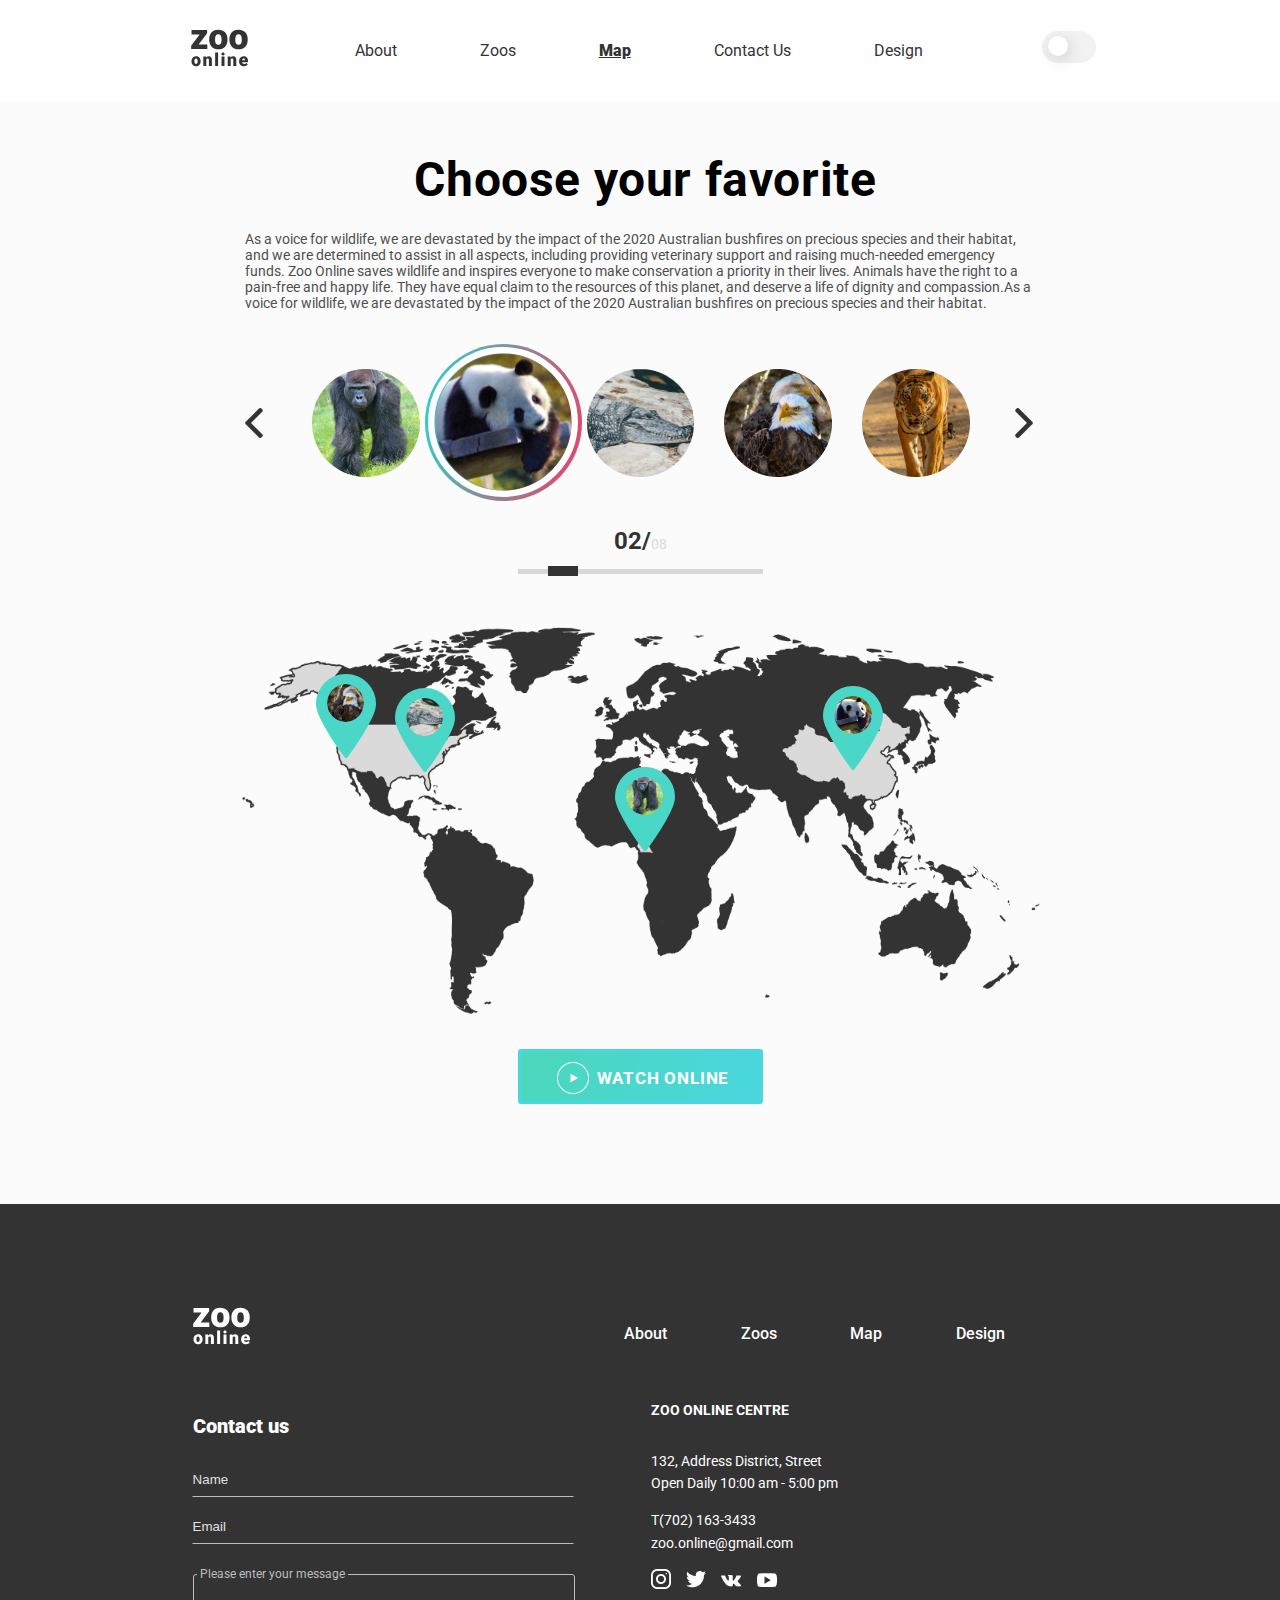
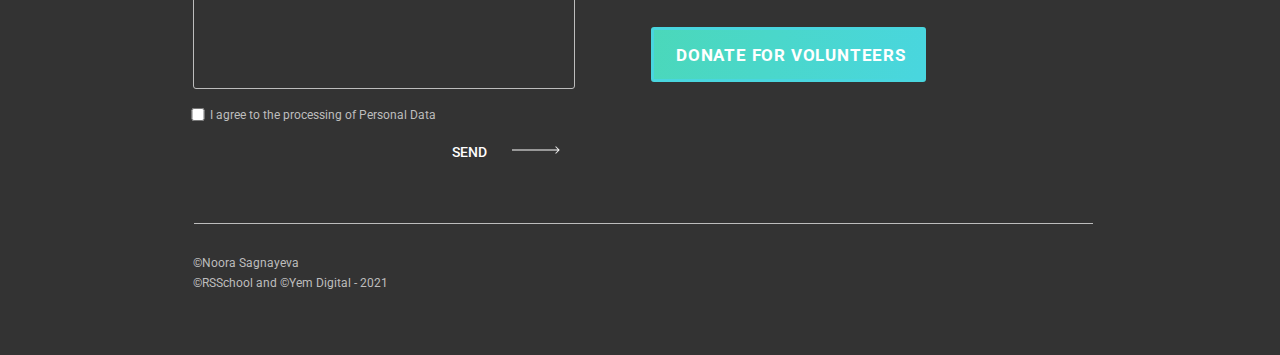
==== commit a8d9c0f6: "feat: add burer menu" ====
--- a/online-zoo/pages/Map/html/index.html
+++ b/online-zoo/pages/Map/html/index.html
@@ -43,6 +43,13 @@
              </header>
         </div>  
     </div>
+    <ul class="BurgerUl part">
+        <li><a  class="activehead" href="#no_scroll">About</a></li>
+        <li><a href="../../Zoos/html/index.html">Zoos</a></li>
+        <li><a href="../../Map/html/index.html">Map</a></li>
+        <li><a href="#footer">Contact Us</a></li>
+        <li><a href="https://www.figma.com/file/HKt5Nlx0jghQtJp6jW9q8F/zooApp?node-id=0%3A1">Design</a></li>
+    </ul>
    <div class="part eight_part">
         <div class="conteinerMap">
             <div class="map">
--- a/online-zoo/pages/Map/css/style.css
+++ b/online-zoo/pages/Map/css/style.css
@@ -29,7 +29,9 @@
     background-color: #303030;
 }
 
-
+.part{
+    transition: 1s;
+}
 
 
 
@@ -184,6 +186,43 @@
 
 
 
+.BurgerUl{
+    z-index: 3001;
+    height: 100%;
+    width: 150px;
+    background-color: white;
+    position: fixed;
+    top:75px;
+    right: -200px;   
+}
+.BurgerUl li {
+    margin-top: 35px;
+
+}
+.BurgerUl li a{
+    text-decoration: none;
+     color: black;
+}
+.BurgerUl li a:hover{
+    color: turquoise;
+}
+.BurgerUl.dark{
+    background-color: #333333;
+}
+.BurgerUl.dark li a{
+    color: white;
+}
+.BurgerUl.dark li a:hover{
+    color: turquoise;
+}
+.BurgerUl.activeB{
+    transform:translateX(-200px);
+    transition: 1s;
+}
+.BurgerUl:not(.activeB){
+    transition: 1s;
+}
+
 
 
 
@@ -594,7 +633,7 @@
 .leftpart{
     display: flex;
     padding: 0;
-    width: 100%;
+    width: 92.1%;
     padding-top: 100px;
     margin-left: 7.8%;
 }
@@ -876,6 +915,21 @@
 address a{
     text-decoration: none ;
 }
+
+
+
+
+
+
+
+
+
+
+
+
+
+
+
 
 
 
@@ -1025,6 +1079,8 @@
     width: 240px;
     font-size: 18px;
 line-height: 116.5%;
+height: 33px;
+color: black;
 }
 .list3,.list4{
     background: #F9F9F9;
@@ -1432,13 +1488,13 @@
     }
   
     .info1{
-        margin-left: -60px;
+        margin-left: -110px;
     }
     .info3{
         margin-left: 16px;
     }
     .info2{
-        margin-left: -200px;
+        margin-left: -100px;
 
     }
     .info4{
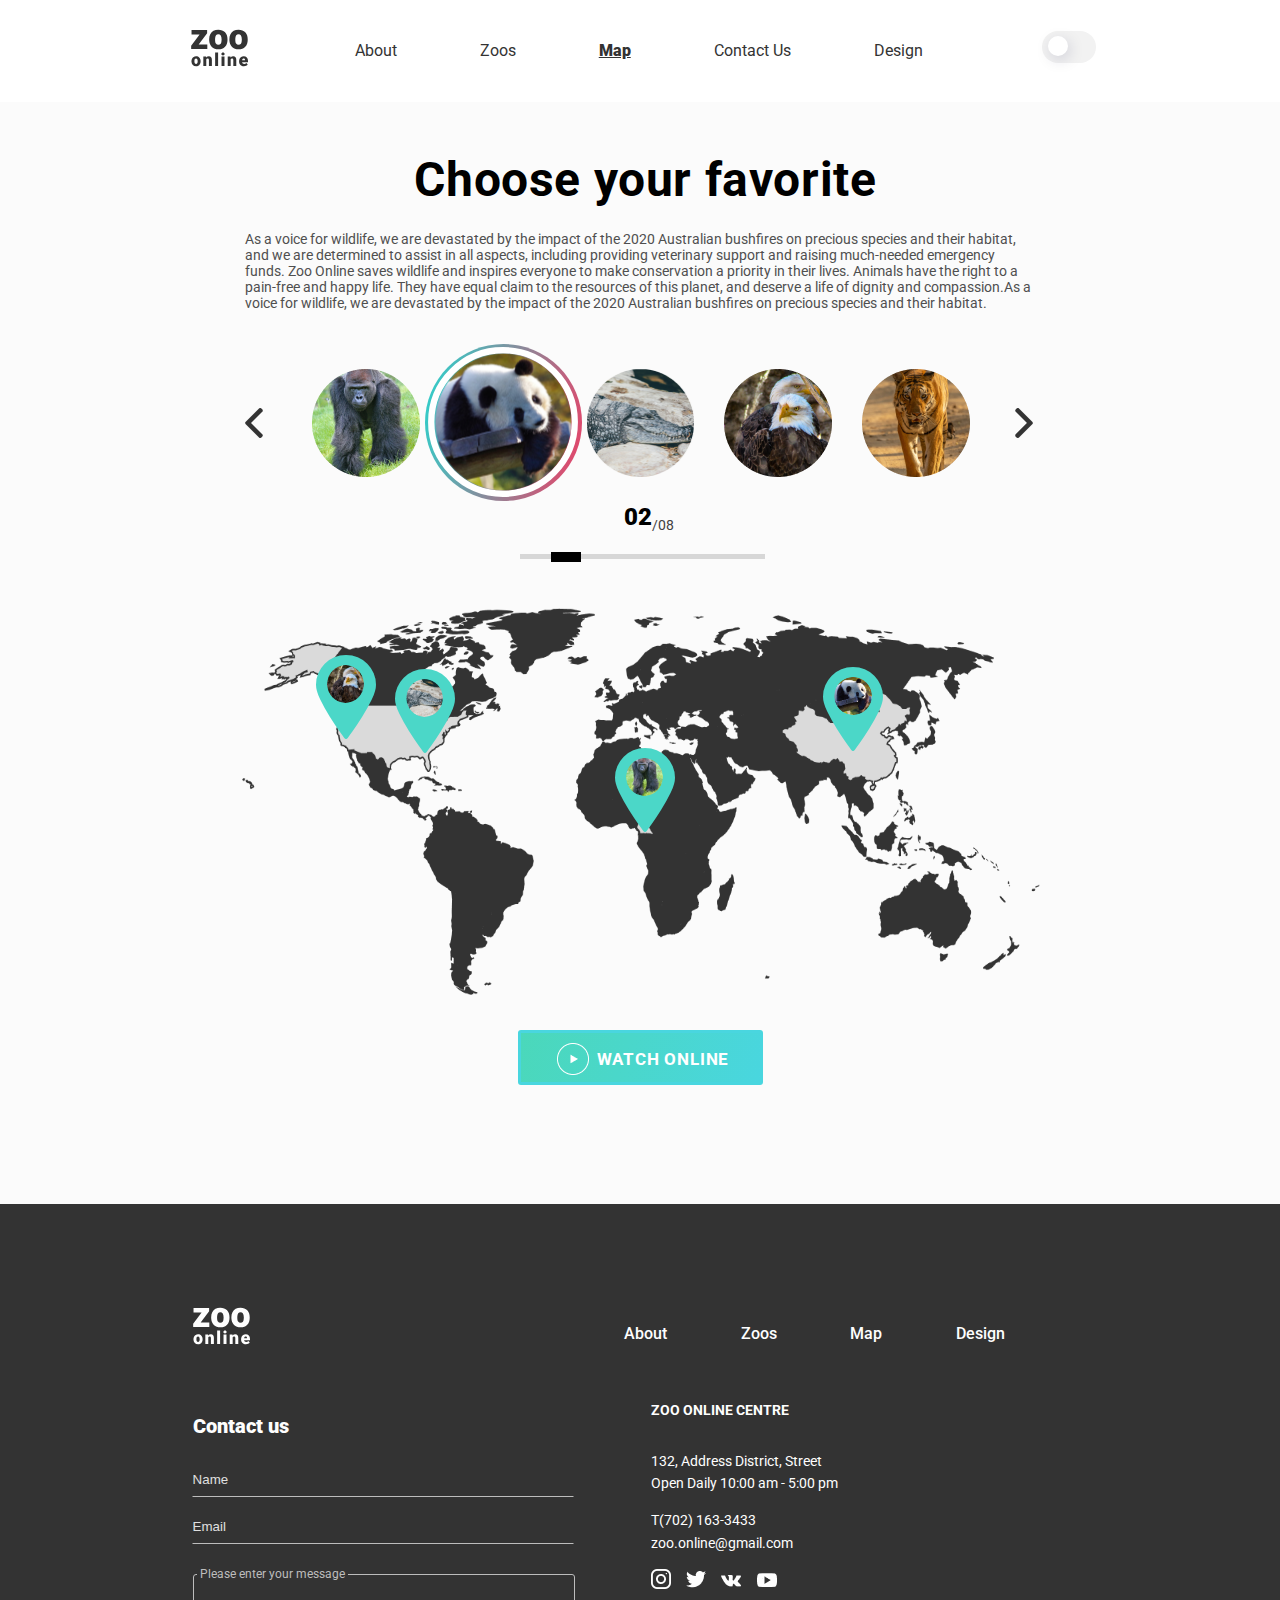
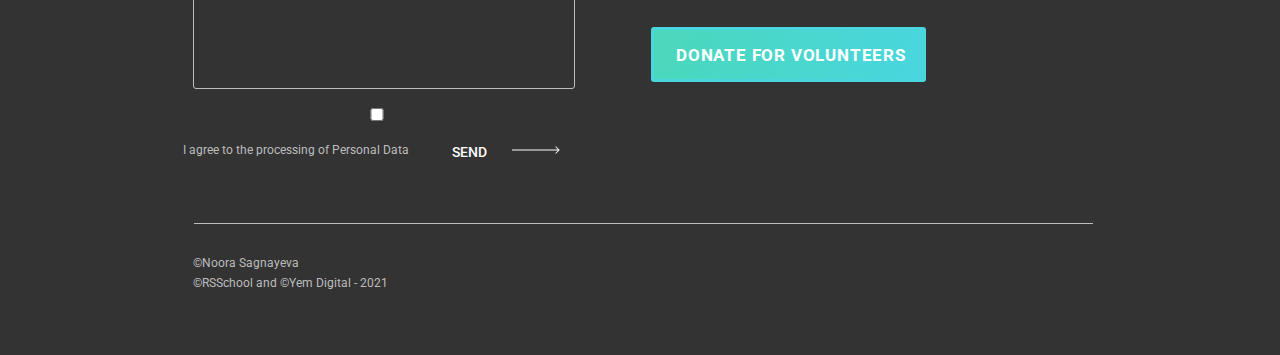
==== commit 09e0ac90: "feat: add slider to map page" ====
--- a/online-zoo/pages/Map/html/index.html
+++ b/online-zoo/pages/Map/html/index.html
@@ -44,9 +44,9 @@
         </div>  
     </div>
     <ul class="BurgerUl part">
-        <li><a  class="activehead" href="#no_scroll">About</a></li>
+        <li><a  href="../../Landing/html/index.html">About</a></li>
         <li><a href="../../Zoos/html/index.html">Zoos</a></li>
-        <li><a href="../../Map/html/index.html">Map</a></li>
+        <li><a href="#no_scroll">Map</a></li>
         <li><a href="#footer">Contact Us</a></li>
         <li><a href="https://www.figma.com/file/HKt5Nlx0jghQtJp6jW9q8F/zooApp?node-id=0%3A1">Design</a></li>
     </ul>
@@ -63,31 +63,31 @@
                      and compassion.As a voice for wildlife, we are devastated by the impact of the 2020 Australian
                       bushfires on precious species and their habitat.</p>
                       <ul class="thecondSlider">
-                        <li class="arrow arrow-light"><a href=""><img src="../../../assets/images/Left.png" alt=""></a></li>
-                        <li class="arrow arrow-black"><a href=""><img src="../../../assets/images/left-light.png" alt=""></a></li>
+                        <li class="arrow left arrow-light"><img src="../../../assets/images/Left.png" alt=""></li>
+                        <li class="arrow left arrow-black"><img src="../../../assets/images/left-light.png" alt=""></li>
                         <li class="pet pet1"><a href="#no_scroll"><img class="pet" src="../../../assets/images/GorillaR.png" alt=""></a></li>
                         <li class="pet pet2 activeimg"><a href="#no_scroll"><img class="pet activeimg" src="../../../assets/images/pandaR.png" alt=""></a></li>
-                        <li class="pet pet3"><a href="#no_scroll"><img class="pet" src="../../../assets/images/CrocoR.png" alt=""></a></li>
+                        <li class="pet pet3 "><a href="#no_scroll"><img class="pet " src="../../../assets/images/CrocoR.png" alt=""></a></li>
                         <li class="pet pet4"><a href="#no_scroll"><img class="pet" src="../../../assets/images/EagleR.png" alt=""></a></li>
                         <li class="pet pet5"><a href="#no_scroll"><img class="pet" src="../../../assets/images/TigerR.png" alt=""></a></li>
-                        <li class="pet pet6"><a href="#no_scroll"><img class="pet" src="../../../assets/images/ElefantR.png" alt=""></a></li>
-                        <li class="pet pet7"><a href="#no_scroll"><img class="pet" src="../../../assets/images/LionR.png" alt=""></a></li>
-                        <li class="pet pet8"><a href="#no_scroll"><img class="pet" src="../../../assets/images/ZebraR.png" alt=""></a></li>
-                        <li class="arrow arrow-light" ><a href="#no_scroll"><img src="../../../assets/images/Right.png" alt=""></a></li>
-                        <li class="arrow arrow-black"><a href=""><img src="../../../assets/images/right-light.png" alt=""></a></li>
+                        <li class="pet pet6 hide"><a href="#no_scroll"><img class="pet" src="../../../assets/images/ElefantR.png" alt=""></a></li>
+                        <li class="pet pet7 hide"><a href="#no_scroll"><img class="pet" src="../../../assets/images/LionR.png" alt=""></a></li>
+                        <li class="pet pet8 hide"><a href="#no_scroll"><img class="pet" src="../../../assets/images/ZebraR.png" alt=""></a></li>
+                        <li class="arrow right arrow-light" ><img src="../../../assets/images/Right.png" alt=""></a></li>
+                        <li class="arrow right arrow-black"><img src="../../../assets/images/right-light.png" alt=""></li>
                       </ul>
-                      <div class="dearCounter thirdCounter">
-                        <p class="Dnow">02/</p>
-                        <p class="Smax">08</p>
-                    </div>
-                    <div class="ponzynokThird">
-                        <div class="ponzynokThirdBlock"></div>
-                        <div class="ponzynokThirdLinia"></div>
-                    </div>
+                      <form class="thirdCounter" oninput = "result.value='0'+favorite.value">
+                        <div class="chislo">
+                             <output class="Dnow" name="result">02</output>
+                             <p class="Smax">/08</p> 
+                         </div>
+                        <input class="ponzynokThird " name="favorite" data-sizing="" type="range" min="01" max="08" value="02"/>
+                        
+                      </form>
                 <div class="mapCon"> 
                     <img class="mapImg ligthMap" src="../../../assets/images/Map.png">
                     <img class="mapImg darkMap" src="../../../assets/images/Map-for-blck.png">
-                    <div class="point point1">
+                    <div class="point point1 mapPoint1">
                         <div class="icon-icon-marker">
                         <img class="location"src="">
                         <img class="pointPic" src="../../../assets/images/GorillaR.png">
@@ -105,7 +105,7 @@
                             </div>
                         </div>
                     </div>
-                    <div class="point point2">
+                    <div class="point point2 mapPoint3">
                         <div class="icon-icon-marker">
                         <img class="location"src="">
                         <img class="pointPic" src="../../../assets/images/CrocoR.png">
@@ -123,7 +123,7 @@
                             </div>
                         </div>
                     </div>
-                    <div class="point point3">
+                    <div class="point point3 mapPoint4">
                         <div class="icon-icon-marker">
                         <img class="location"src="">
                         <img class="pointPic" src="../../../assets/images/EagleR.png">
@@ -142,7 +142,7 @@
                             </div>
                         </div>
                     </div>
-                    <div class="point point4">
+                    <div class="point point4 mapPoint2">
                         <div class="icon-icon-marker">
                         <img class="location"src="">
                         <img class="pointPic" src="../../../assets/images/pandaR.png">
--- a/online-zoo/pages/Map/css/style.css
+++ b/online-zoo/pages/Map/css/style.css
@@ -32,7 +32,9 @@
 .part{
     transition: 1s;
 }
-
+button{
+    outline: none;
+}
 
 
 
@@ -290,6 +292,9 @@
     align-items: center;
     justify-content: center;
 }
+.hide{
+    display: none;
+}
 .thecondSlider li.pet{
     margin-right: 30px;
     padding: 0;
@@ -347,69 +352,53 @@
 .dark .thecondSlider .arrow-light{
     display: none;
 }
-.dearCounter{
-    margin-left: -35px;
-    margin-top: -8px !important;
-    display: flex;
-    align-items: baseline;
-    justify-content: center;
-}
-.dearCounter p.Dnow{
-    margin-left:46.5% ;
+.thirdCounter{
+
+    margin-left: 40%;
+}
+.chislo{
+    display: flex;
+    margin-bottom: 20px;
+    margin-left: 14.5%;
+}
+.thirdCounter .chislo .Dnow{
+    font-style: normal;
+    font-weight: 900;
     font-size: 24px;
-    font-style: normal;
     line-height: 28px;
-    letter-spacing: 0em;
-    color: rgba(51, 51, 51);
-    font-weight: bolder;
-}
-.dark .dearCounter p.Dnow{
-    color: rgb(255, 255, 255);
-}
-.dearCounter p.Smax{
-    margin-left:-44.5% ;
-    letter-spacing: 0em;
-    color: rgba(189, 189, 189, 0.57);
-
-}
-.thirdCounter{
-    margin-top: -9px;
-}
-.thirdCounter P:nth-child(1){
-    margin-left: 0;
-    margin-right: 0;
- }
- .thirdCounter P:nth-child(2){
-     margin-left: 0;
-     margin-right: 0;
-  }
-  
-.ponzynokThird{
-    display: flex;
-    justify-content: center;
-    margin-top: -13px;
-    margin-left: -33px;
-}
-.ponzynokThird:hover{
-    transform: scale(1.05);
-}
-.ponzynokThirdBlock{
+    color: #000000;
+
+}
+.thirdCounter .chislo .Smax{
+    color:rgb(65, 65, 65);
+}
+.dark .thirdCounter .chislo .Dnow{
+    color: #ffffff;
+}
+.dark .thirdCounter .chislo .Smax{
+    color:rgb(133, 133, 133);
+}
+.ponzynokThird{ 
     position: absolute;
-    margin-right: 155px;
-    width: 30px;
-    height: 10px;
-    background: rgba(51, 51, 51, 1);
-    z-index: 2;
-}
-.dark .ponzynokThirdBlock{
-    background:rgba(254, 254, 254, 1) ;
-}
-.ponzynokThirdLinia{
-    position: absolute;
-    margin-top:3px ;
+    z-index: 1000;
+    appearance: none;
     width: 245px;
     height: 5px;
-    background-color: rgba(189, 189, 189, 0.57);
+    background: rgba(189, 189, 189, 0.57);  
+}
+  
+  .ponzynokThird::-webkit-slider-thumb {
+    -webkit-appearance: none;
+    height: 10px;
+    width: 30px;
+    background: rgb(0, 0, 0);
+}
+.ponzynokThird:hover{
+    border: none;
+}
+
+.dark .ponzynokThird::-webkit-slider-thumb{
+    background: rgba(254, 254, 254, 1);
 }
  .mapCon{
      margin-top: 30.5px;
@@ -468,9 +457,10 @@
 .icon-icon-marker:hover{
     transition: 0.3s;
     color: red;
-    font-size: 590%;
-    
-   
+}
+.act .icon-icon-marker{
+    color: red;
+ 
 }
 .pointPic{
     position: absolute;
@@ -502,6 +492,10 @@
     z-index: 1 !important;
     opacity: 0 !important;
 }
+.act .info{
+    z-index: 100 !important;
+    opacity: 1 !important;
+}
 .info img{
     padding: 40px 20px 0 44px;
     width: 65px;
@@ -527,6 +521,9 @@
     display: flex;
     margin-top: -48px;
     margin-bottom: 10px;
+}
+.dark .mapText p{
+    color: #F2F2F2;
 }
 .footercheck{
     justify-content: left;
@@ -713,7 +710,7 @@
     display: flexbox;
     margin-top: 31px;
 }
-input{
+.footerform input{
     width:  378px;
    background: rgba(51, 51, 51, 1);
    border: solid 1px rgba(51, 51, 51, 1);
@@ -946,8 +943,15 @@
     justify-content: center;
    display: flex;
 }
+.form-page:not(.displayNone){
+    opacity:1;
+    transition: 0.2s;  
+}
 .displayNone{
-    display: none;
+  overflow: hidden;
+  pointer-events: none;
+   opacity:0;
+   transition: 0.2s;
 }
 .form-page-conteiner{
     display: flex;
@@ -1178,11 +1182,7 @@
     margin-left: 32px;
     }
     
-    .thecondSlider li.pet6,
-    .thecondSlider li.pet7,
-    .thecondSlider li.pet8{
-    display:none;
-    }
+    
     .thecondSlider li.arrow{
         margin-top: 2px;
         margin-right: 11px;
